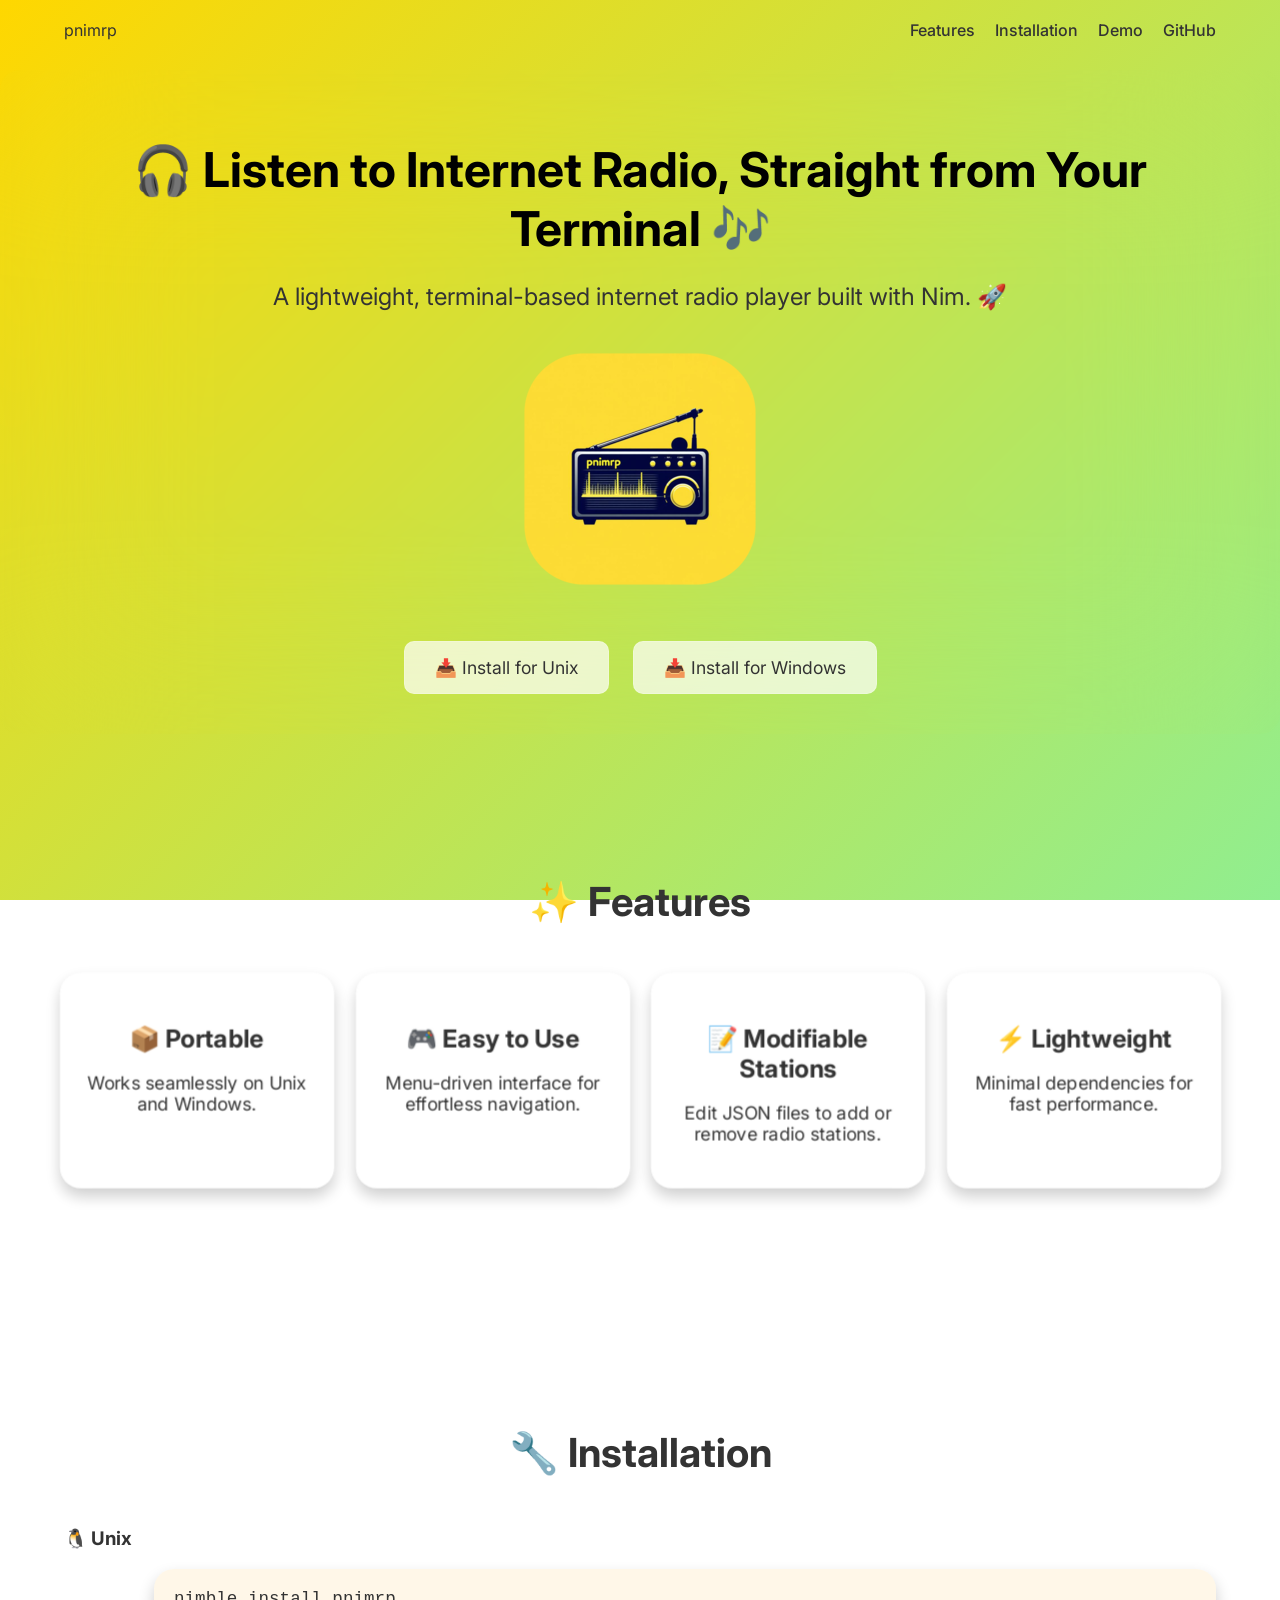
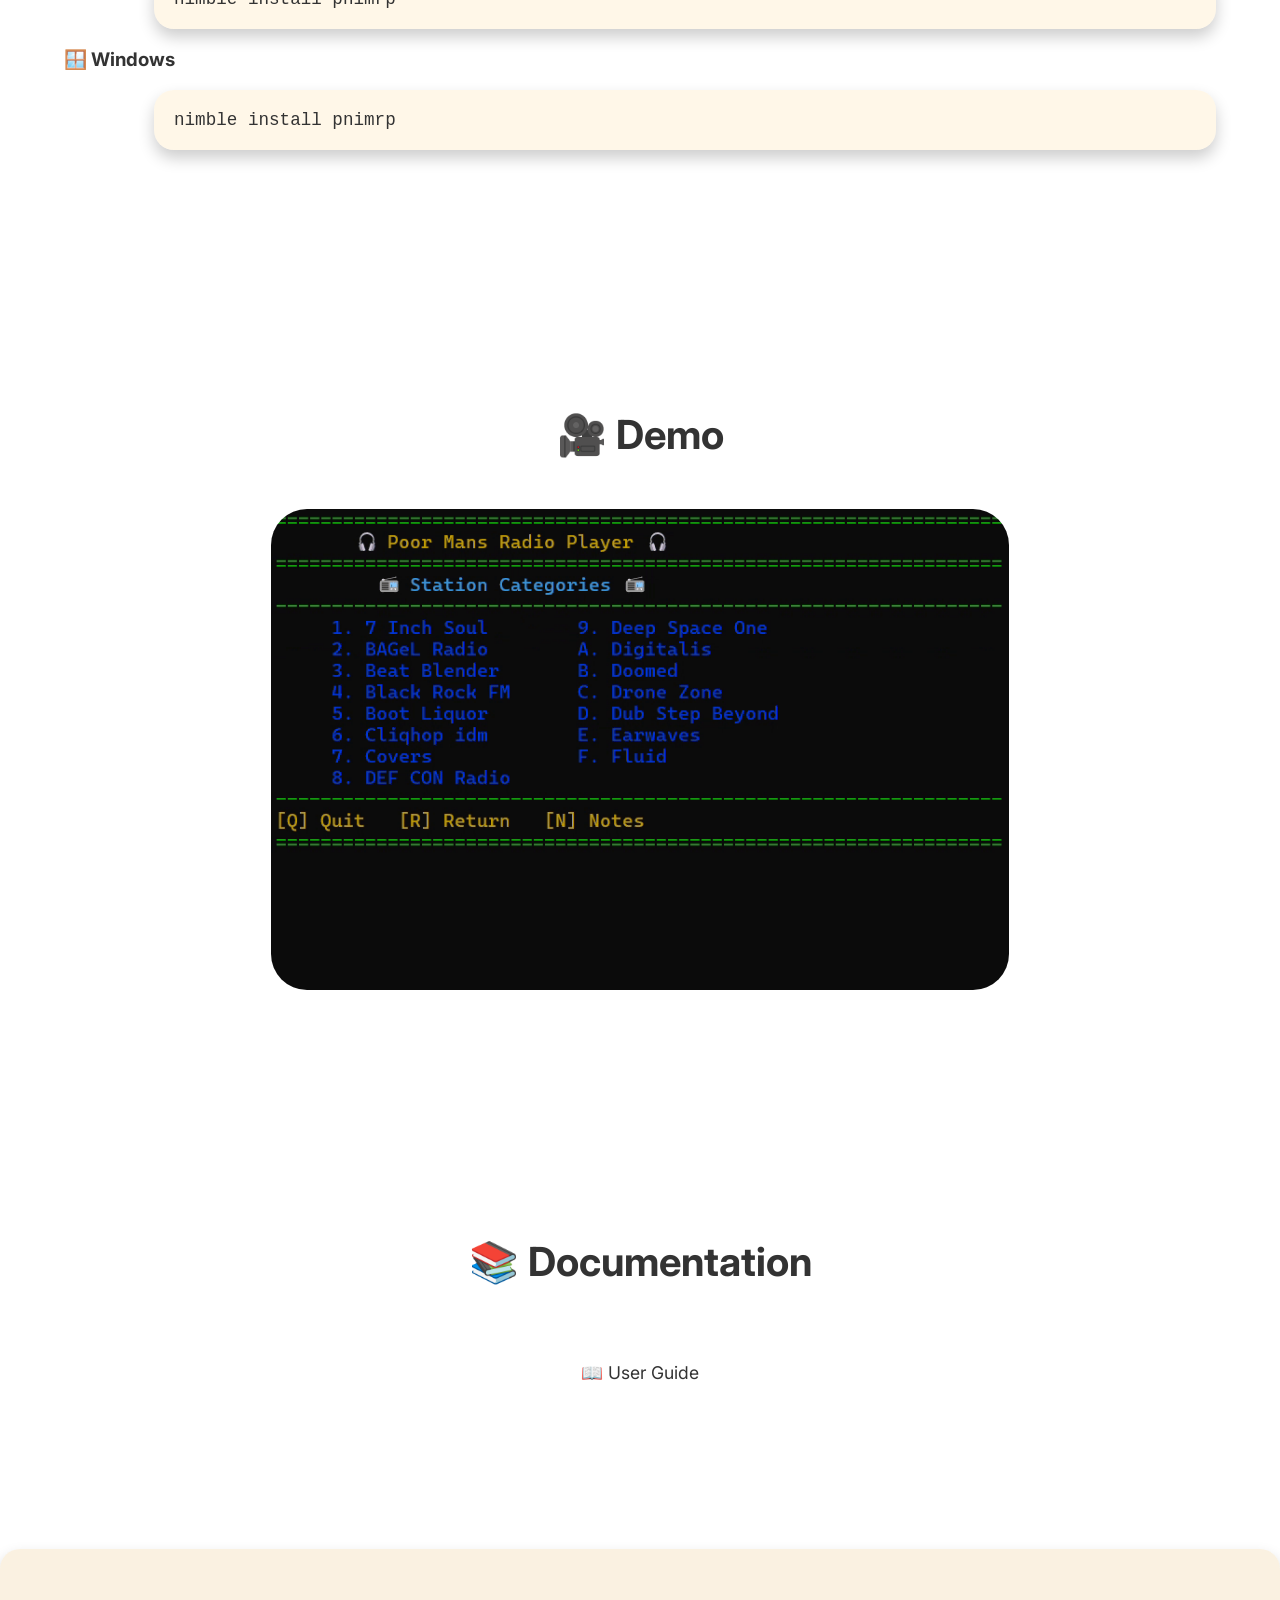
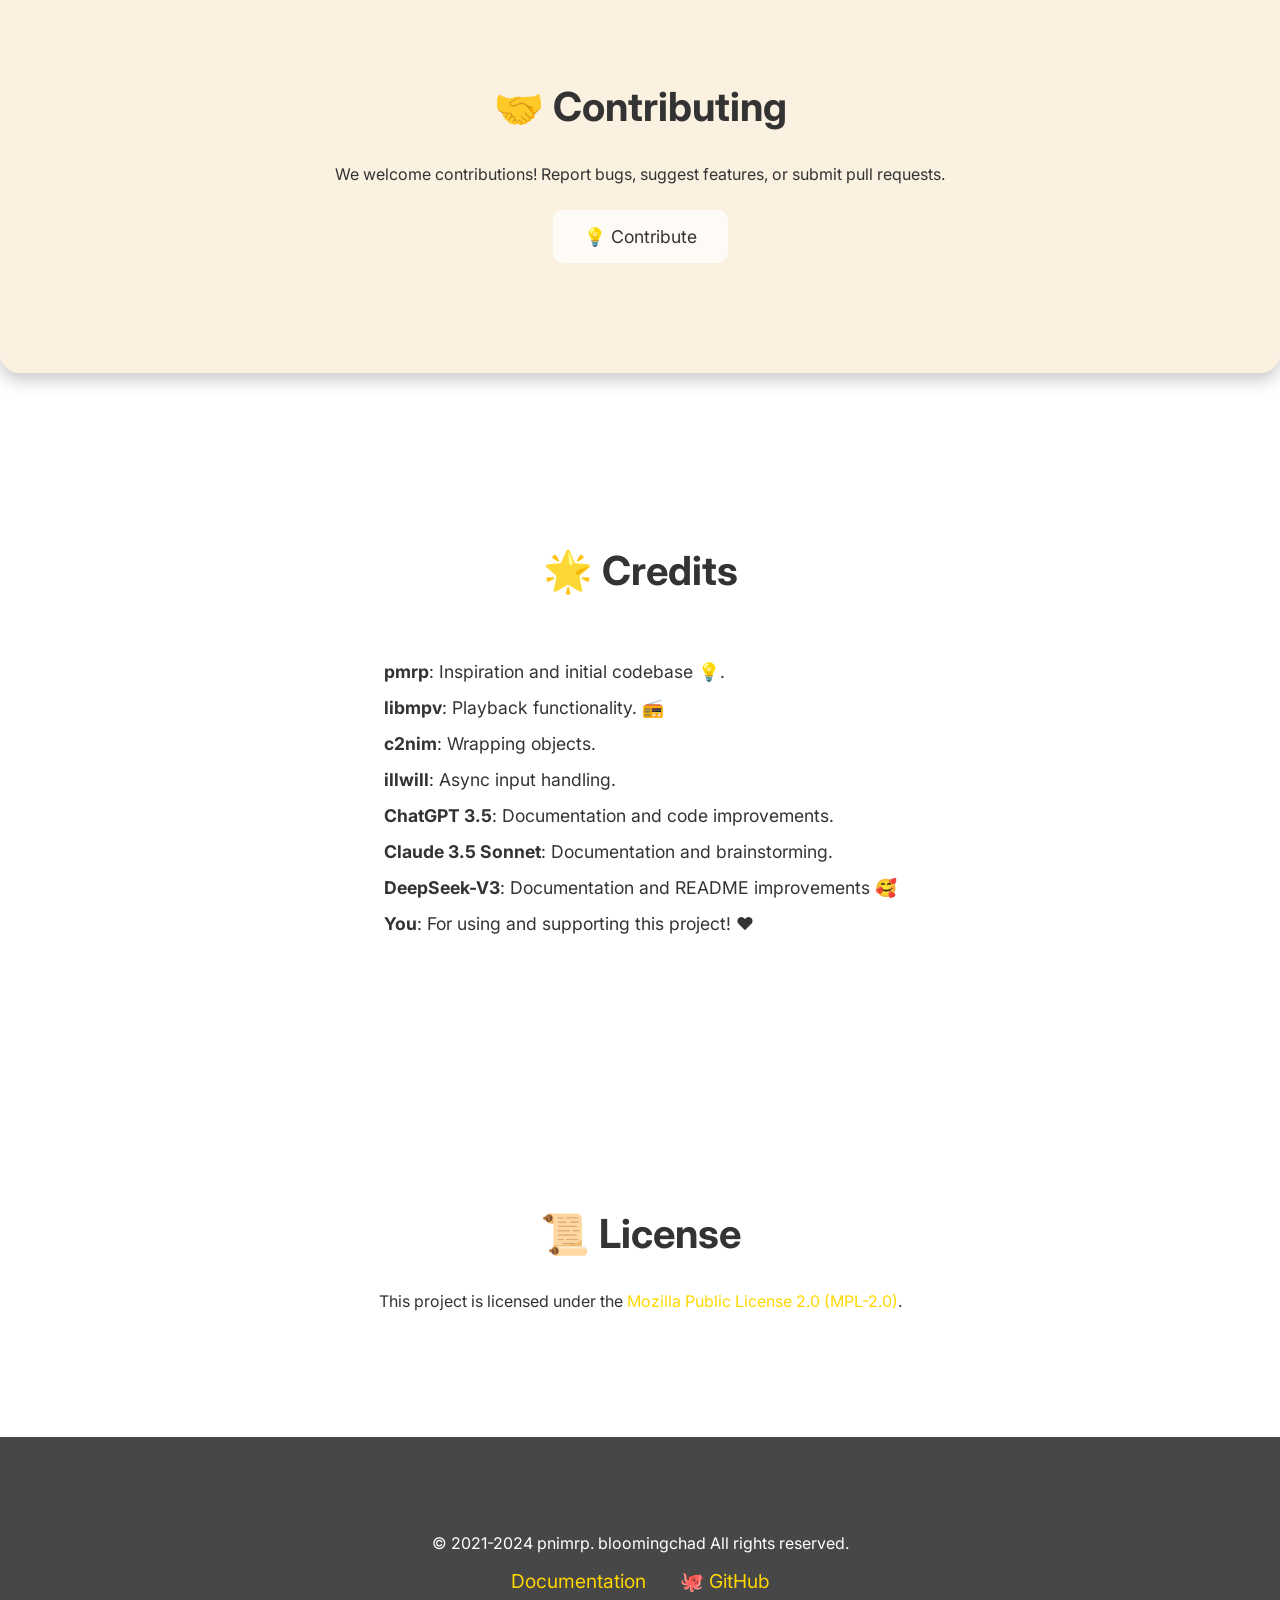
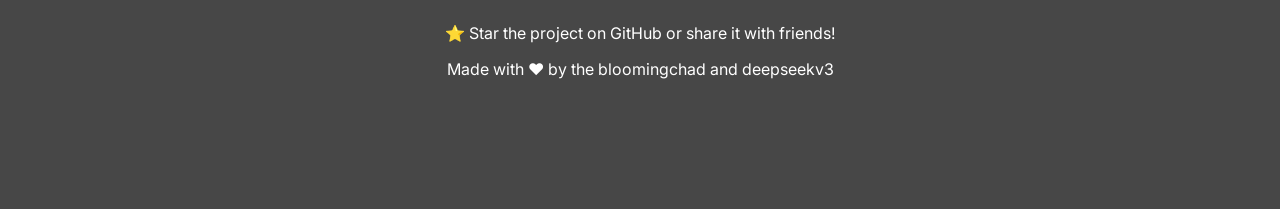
==== index.html @ 0818e8ef "improve web" ====
<!DOCTYPE html>
<html lang="en">
<head>
  <meta charset="UTF-8">
  <meta name="viewport" content="width=device-width, initial-scale=1.0">
  <title>pnimrp - Poor Man's Radio Player in Nim</title>
  <link rel="stylesheet" href="styles.css">
  <link rel="icon" href="ico.png" type="image/png">
  <link href="https://fonts.googleapis.com/css2?family=Inter:wght@400;500;700&display=swap" rel="stylesheet">
</head>
<body>
  <!-- Header Section -->
  <header class="header">
    <div class="container">
      <nav class="navbar">
        <div class="logo">pnimrp</div>
        <div class="nav-links">
          <a href="#features">Features</a>
          <a href="#installation">Installation</a>
          <a href="#demo">Demo</a>
          <a href="https://github.com/bloomingchad/pnimrp" class="cta-button">GitHub</a>
        </div>
      </nav>
    </div>
  </header>

  <!-- Hero Section -->
  <section class="hero">
    <div class="container">
      <div class="hero-content">
        <h1>🎧 Listen to Internet Radio, Straight from Your Terminal 🎶</h1>
        <p>A lightweight, terminal-based internet radio player built with Nim. 🚀</p>
        <div class="icon">
          <img src="ico.ico" alt="pnimrp Icon">
        </div>
        <div class="download-buttons">
          <a href="#installation" class="btn">📥 Install for Unix</a>
          <a href="#installation" class="btn">📥 Install for Windows</a>
        </div>
      </div>
    </div>
  </section>

  <!-- Features Section -->
  <section class="features" id="features">
    <div class="container">
      <h2>✨ Features</h2>
      <div class="feature-grid">
        <div class="feature-card">
          <h3>📦 Portable</h3>
          <p>Works seamlessly on Unix and Windows.</p>
        </div>
        <div class="feature-card">
          <h3>🎮 Easy to Use</h3>
          <p>Menu-driven interface for effortless navigation.</p>
        </div>
        <div class="feature-card">
          <h3>📝 Modifiable Stations</h3>
          <p>Edit JSON files to add or remove radio stations.</p>
        </div>
        <div class="feature-card">
          <h3>⚡ Lightweight</h3>
          <p>Minimal dependencies for fast performance.</p>
        </div>
      </div>
    </div>
  </section>

  <!-- Installation Section -->
  <section class="installation" id="installation">
    <div class="container">
      <h2>🔧 Installation</h2>
      <div class="instructions">
        <h3>🐧 Unix</h3>
        <pre><code>nimble install pnimrp</code></pre>
        <h3>🪟 Windows</h3>
        <pre><code>nimble install pnimrp</code></pre>
      </div>
    </div>
  </section>

  <!-- Demo Section -->
  <section class="demo" id="demo">
    <div class="container">
      <h2>🎥 Demo</h2>
      <div class="video-container">
          <img src="demo.gif" class="video-container" alt="pnimrp in action">
      </div>
    </div>
  </section>

  <!-- Documentation Section -->
  <section class="documentation">
    <div class="container">
      <h2>📚 Documentation</h2>
      <div class="doc-buttons">
        <a href="https://github.com/bloomingchad/pnimrp/tree/main/doc" class="btn">📖 User Guide</a>
      </div>
    </div>
  </section>

  <!-- Contributing Section -->
  <section class="contributing">
    <div class="container">
      <h2>🤝 Contributing</h2>
      <p>We welcome contributions! Report bugs, suggest features, or submit pull requests.</p>
      <a href="#" class="btn">💡 Contribute</a>
    </div>
  </section>

  <!-- Credits Section -->
  <section class="credits">
    <div class="container">
      <h2>🌟 Credits</h2>
      <ul>
        <li><strong>pmrp</strong>: Inspiration and initial codebase 💡.</li>
        <li><strong>libmpv</strong>: Playback functionality. 📻</li>
        <li><strong>c2nim</strong>: Wrapping objects.</li>
        <li><strong>illwill</strong>: Async input handling.</li>
        <li><strong>ChatGPT 3.5</strong>: Documentation and code improvements.</li>
        <li><strong>Claude 3.5 Sonnet</strong>: Documentation and brainstorming.</li>
        <li><strong>DeepSeek-V3</strong>: Documentation and README improvements 🥰</li>
        <li><strong>You</strong>: For using and supporting this project! ❤️</li>
      </ul>
    </div>
  </section>

  <!-- License Section -->
  <section class="license">
    <div class="container">
      <h2>📜 License</h2>
      <p>This project is licensed under the <a href="https://opensource.org/license/mpl-2-0">Mozilla Public License 2.0 (MPL-2.0)</a>.</p>
    </div>
  </section>

  <!-- Footer -->
  <footer>
    <div class="container">
      <p>© 2021-2024 pnimrp. bloomingchad All rights reserved.</p>
      <div class="social-links">
        <a id="particle1" href="https://github.com/bloomingchad/pnimrp/tree/main/doc">Documentation</a>
        <a href="https://github.com/bloomingchad">🐙 GitHub</a>
      </div>
      <p>⭐ Star the project on GitHub or share it with friends!</p>
      <p> Made with ❤️ by the bloomingchad and deepseekv3</p>
      <iframe src="https://ghbtns.com/github-btn.html?user=bloomingchad&repo=pnimrp&type=star&count=true&size=large" frameborder="0" scrolling="0" width="170" height="30" title="GitHub"></iframe>

    </div>
  </footer>
</body>
</html>
---- styles.css ----
/* General Styles */
body {
    font-family: 'Inter', sans-serif;
    margin: 0;
    padding: 0;
    font-size: 1rem;
    color: #333;
    background: linear-gradient(135deg, #FFD700, #90EE90);
    background-attachment: fixed;
}

h1, h2, h3 {
    color: #333;
}

a {
    color: #FFD700;
    text-decoration: none;
}

.navbar {
    display: flex;
    justify-content: space-between;
    align-items: center;
}

.nav-links {
    display: flex;
    gap: 20px; /* Space between links */
}

.nav-links a {
    color: #333;
    text-decoration: none;
    font-weight: 500;
    transition: color 0.3s ease;
}

.nav-links a:hover {
    color: #FFD700; /* Highlight color on hover */
}


a:hover {
    text-decoration: underline;
}

section  {
    padding: 40px 0; /* Reduced from 60px/80px */
    margin: 10px 0; /* Reduced margin */
}

.container {
    width: 90%;
    max-width: 1200px;
    margin: 0 auto;
    padding: 20px 0;
}

/* Hero Section */
.hero {
    padding: 10px 0;
    text-align: center;
    background: linear-gradient(135deg, var(--light-green), var(--yellow));
    backdrop-filter: blur(90px);
    border-radius: 20px;

}

.hero h1 {
    font-size: 3rem;
    margin-bottom: 20px;
    animation: fadeIn 2s ease-in-out;
    color: black
}

.hero p {
    font-size: 1.5rem;
    margin-bottom: 30px;
    animation: fadeIn 2.5s ease-in-out;
}

/* Responsive GIF */
.screenshot img {
    max-width: 100%; /* Make the GIF responsive */
    height: auto; /* Maintain aspect ratio */
    border-radius: 20px;
    box-shadow: 0 8px 16px rgba(0, 0, 0, 0.2);
    display: block; /* Ensure it behaves as a block element */
    margin: 0 auto; /* Center the GIF horizontally */
}

.download-buttons {
    margin-top: 30px;
}

.btn {
    display: inline-block;
    padding: 15px 30px;
    background-color: rgba(255, 255, 255, 0.7);
    color: #333;
    border-radius: 10px;
    margin: 10px;
    transition: all 0.3s ease;
    border: 1px solid rgba(255, 255, 255, 0.2);
    font-size: 1.1rem;
}

.btn:hover {
    background-color: rgba(255, 229, 180, 0.8);
    transform: translateY(-5px);
    box-shadow: 0 8px 16px rgba(0, 0, 0, 0.2);
}

/* Features Section */
.features {
    padding: 80px 0;
}

.features h2 {
    text-align: center;
    margin-bottom: 50px;
    font-size: 2.5rem;
    animation: fadeIn 1.5s ease-in-out;
}

.feature-grid {
    display: grid;
    grid-template-columns: repeat(auto-fit, minmax(250px, 1fr));
    gap: 30px;
}

.feature-card {
    background-color: rgba(255, 255, 255, 0.5);
    backdrop-filter: blur(130px); /* Blur effect */
    padding: 25px;
    scale: 103%;
    border-radius: 20px;
    text-align: center;
    box-shadow: 0 8px 16px rgba(0, 0, 0, 0.2);
    transition: all 0.3s ease;
}

.feature-card:hover {
    transform: translateY(-10px);
    box-shadow: 0 12px 24px rgba(0, 0, 0, 0.3);
}

.feature-card h3 {
    font-size: 1.5rem;
    margin-bottom: 15px;
}

.feature-card p {
    font-size: 1.1rem;
}

/* Installation Section */
/* Installation Section */
.installation {
    padding: 80px 0;
}

.installation h2 {
    text-align: center;
    margin-bottom: 50px;
    font-size: 2.5rem;
    animation: fadeIn 1.5s ease-in-out;
}

.instructions pre {
    background-color: rgba(255, 229, 180, 0.3);
    padding: 20px;
    border-radius: 20px;
    overflow-x: auto;
    box-shadow: 0 8px 16px rgba(0, 0, 0, 0.2);
    font-size: 1.1rem;
    margin-left: 10vh; /* Offset to the right */
    max-width: calc(100% - 40px); /* Prevent overflow */
}

/* Optional: Add a subtle arrow or indicator to emphasize the offset */
.instructions pre::before {
    content: '→';
    position: absolute;
    left: -30px;
    top: 50%;
    transform: translateY(-50%);
    font-size: 1.5rem;
    color: #333;
}

/* Demo Section */
.demo {
    padding: 80px 0;
}

.demo h2 {
    text-align: center;
    margin-bottom: 50px;
    font-size: 2.5rem;
    animation: fadeIn 1.5s ease-in-out;
}

.video-container {
    text-align: center;
    width: 100%;
    max-width: 80%;
    border-radius: 36px;
    overflow: hidden;
    margin: auto;
}

video {
    max-width: 100%;
    border-radius: 20px;
    box-shadow: 0 8px 16px rgba(0, 0, 0, 0.2);
}

/* Documentation Section */
.documentation {
    padding: 80px 0;
}

.documentation h2 {
    text-align: center;
    margin-bottom: 50px;
    font-size: 2.5rem;
    animation: fadeIn 1.5s ease-in-out;
}

.doc-buttons {
    text-align: center;
}

/* Contributing Section */
.contributing {
    background-color: rgba(245, 228, 195, 0.5);
    padding: 80px 0;
    text-align: center;
    border-radius: 20px;
    margin: 40px 0;
    box-shadow: 0 8px 16px rgba(0, 0, 0, 0.2);
}

.contributing h2 {
    font-size: 2.5rem;
    animation: fadeIn 1.5s ease-in-out;
}

/* Credits Section */
.credits {
    padding: 80px 0;
}

.credits h2 {
    text-align: center;
    margin-bottom: 50px;
    font-size: 2.5rem;
    animation: fadeIn 1.5s ease-in-out;
}

.credits ul {
    list-style: none;
    padding: 0;
}

.credits li {
    margin-bottom: 15px;
    font-size: 1.1rem;
}

/* License Section */
.license {
    padding: 80px 0;
    text-align: center;
}

.license h2 {
    font-size: 2.5rem;
    animation: fadeIn 1.5s ease-in-out;
}

/* Footer */
footer {
    background-color: rgba(51, 51, 51, 0.9);
    color: #FFF;
    padding: 60px 0;
    text-align: center;
}

footer a {
    color: #FFD700;
}

.social-links {
    margin-bottom: 30px;
}

.social-links a {
    margin: 0 15px;
    font-size: 1.2rem;
}

/* Animations */
@keyframes fadeIn {
    from {
        opacity: 0;
    }
    to {
        opacity: 1;
    }
}

@keyframes float {
    0%, 100% {
        transform: translateY(0);
    }
    50% {
        transform: translateY(-20px);
    }
}
/* Credits Section */
.credits {
    padding: 80px 0;
    text-align: center; /* Center the text */
}

.credits h2 {
    text-align: center;
    margin-bottom: 50px;
    font-size: 2.5rem;
    animation: fadeIn 1.5s ease-in-out;
}

.credits ul {
    list-style: none;
    padding: 0;
    display: inline-block; /* Center the list */
    text-align: left; /* Align list items to the left within the centered container */
}

.credits li {
    margin-bottom: 15px;
    font-size: 1.1rem;
}
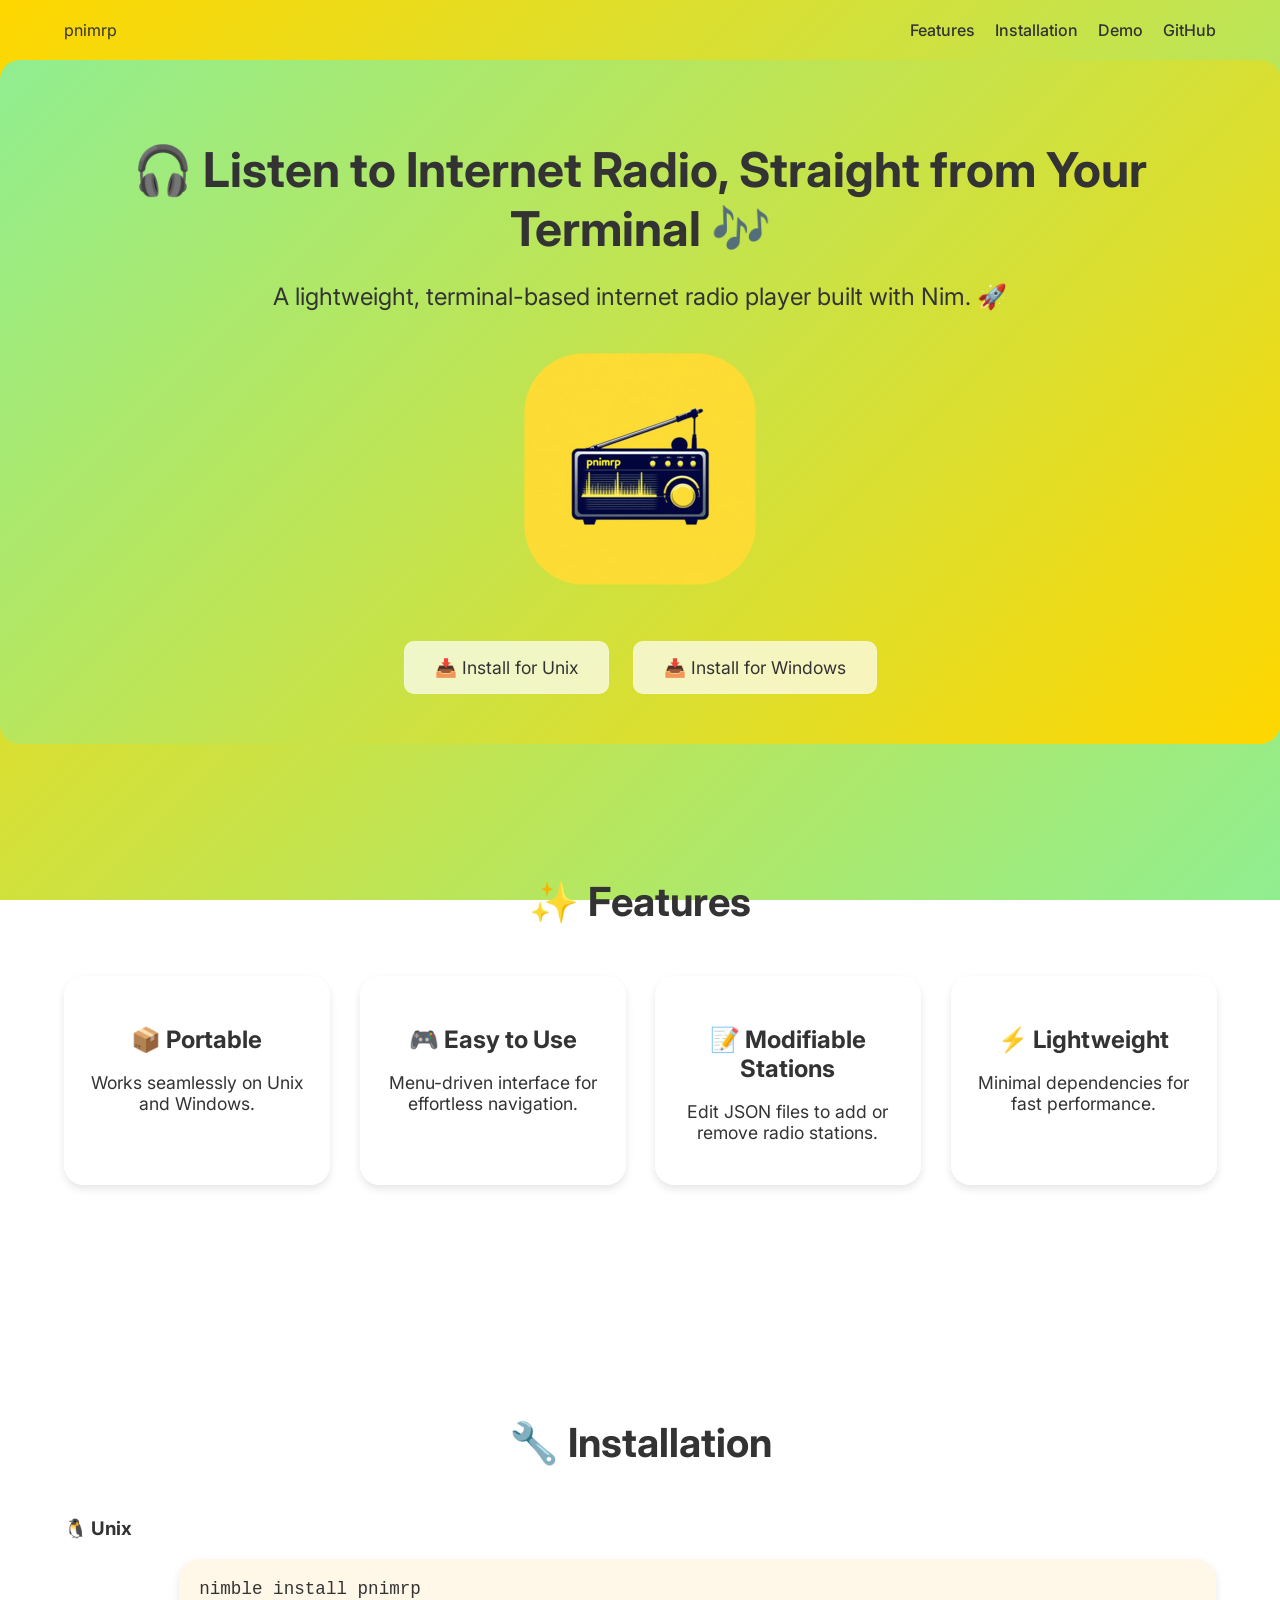
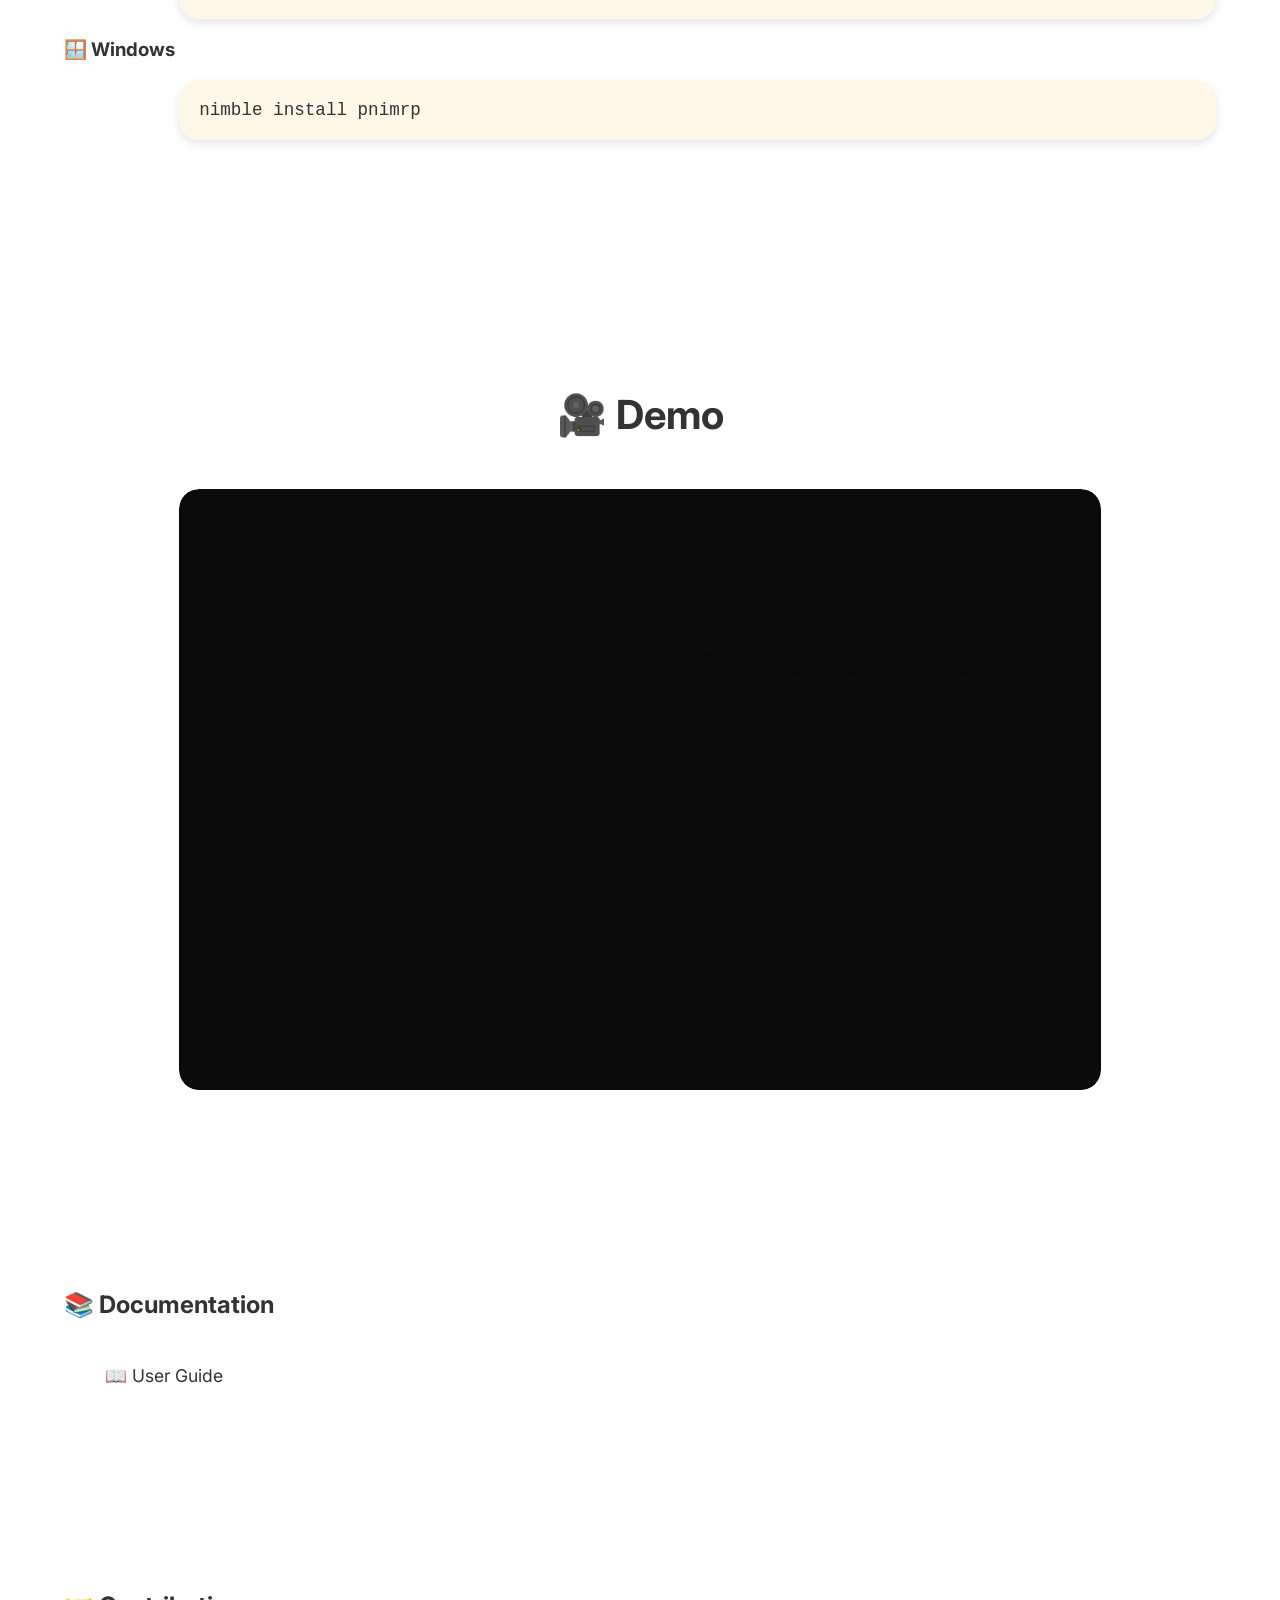
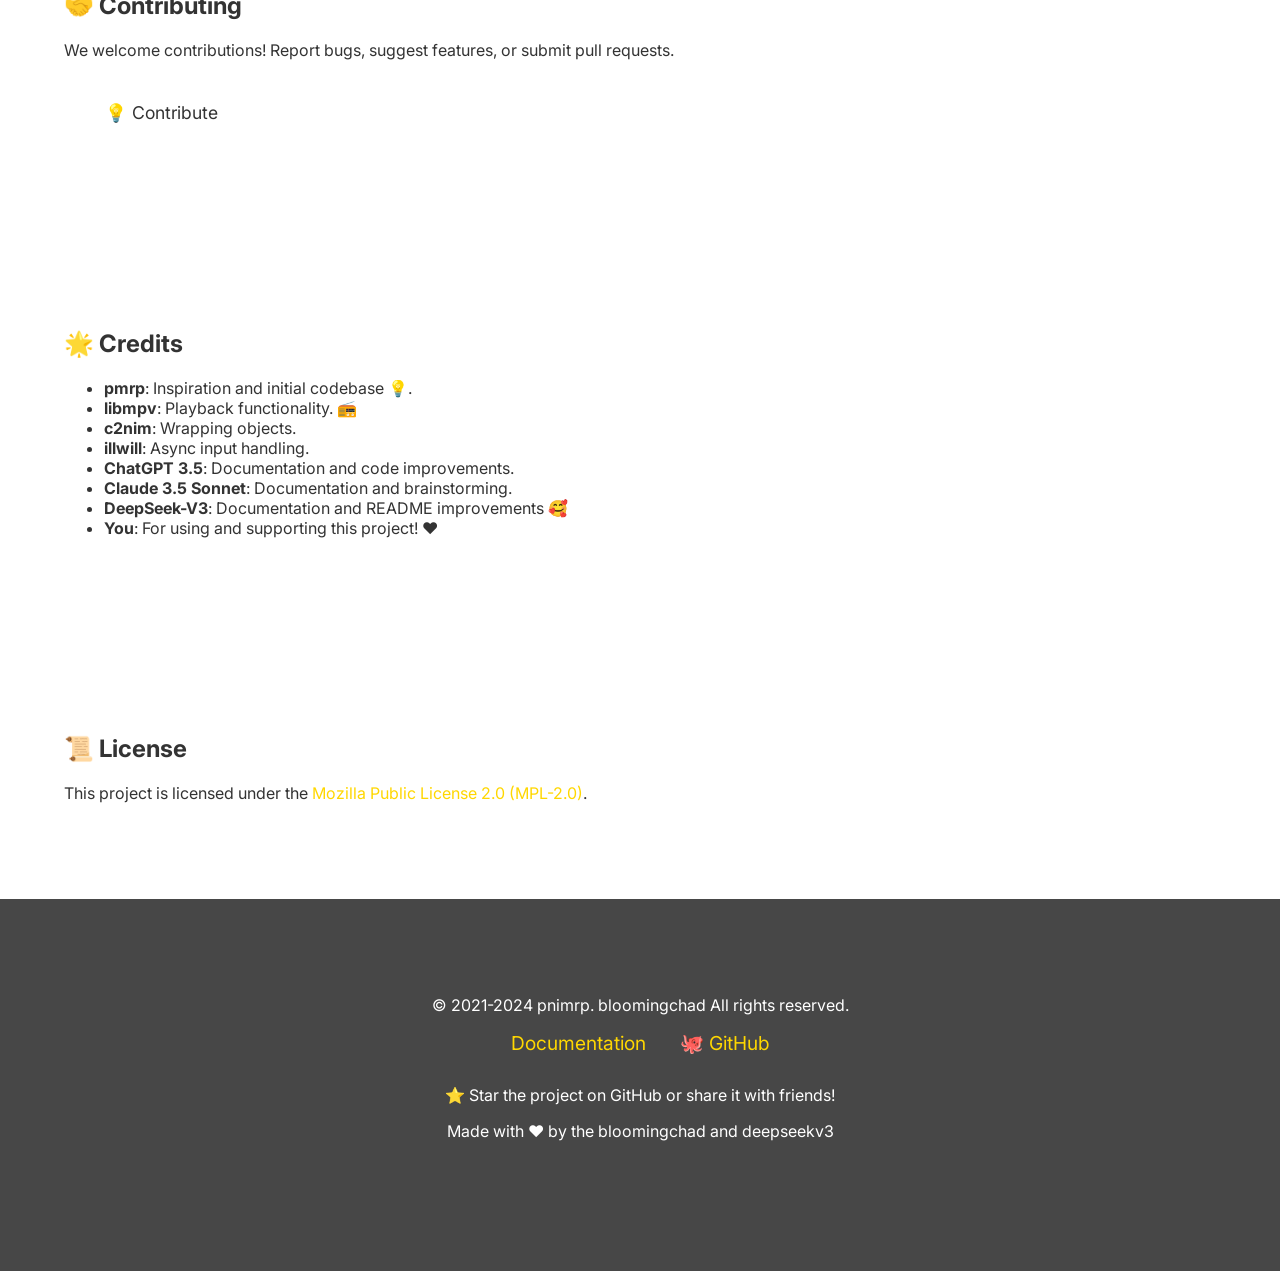
==== commit 1d9b4fb7: "optimize HTML/CSS for performance, accessibility - Added lazy loading for images and iframes to impr" ====
--- a/index.html
+++ b/index.html
@@ -7,18 +7,21 @@
   <link rel="stylesheet" href="styles.css">
   <link rel="icon" href="ico.png" type="image/png">
   <link href="https://fonts.googleapis.com/css2?family=Inter:wght@400;500;700&display=swap" rel="stylesheet">
+  <meta name="description" content="A lightweight, terminal-based internet radio player built with Nim.">
+  <meta name="keywords" content="pnimrp, radio player, Nim, terminal, internet radio">
+  <meta name="author" content="bloomingchad">
 </head>
 <body>
   <!-- Header Section -->
   <header class="header">
     <div class="container">
-      <nav class="navbar">
+      <nav class="navbar" aria-label="Main navigation">
         <div class="logo">pnimrp</div>
         <div class="nav-links">
           <a href="#features">Features</a>
           <a href="#installation">Installation</a>
           <a href="#demo">Demo</a>
-          <a href="https://github.com/bloomingchad/pnimrp" class="cta-button">GitHub</a>
+          <a href="https://github.com/bloomingchad/pnimrp" class="cta-button" target="_blank" rel="noopener noreferrer">GitHub</a>
         </div>
       </nav>
     </div>
@@ -31,7 +34,7 @@
         <h1>🎧 Listen to Internet Radio, Straight from Your Terminal 🎶</h1>
         <p>A lightweight, terminal-based internet radio player built with Nim. 🚀</p>
         <div class="icon">
-          <img src="ico.ico" alt="pnimrp Icon">
+          <img src="ico.ico" alt="pnimrp Icon" loading="lazy">
         </div>
         <div class="download-buttons">
           <a href="#installation" class="btn">📥 Install for Unix</a>
@@ -84,7 +87,7 @@
     <div class="container">
       <h2>🎥 Demo</h2>
       <div class="video-container">
-          <img src="demo.gif" class="video-container" alt="pnimrp in action">
+        <img src="demo.gif" alt="pnimrp in action" loading="lazy" class="rounded-gif">
       </div>
     </div>
   </section>
@@ -94,7 +97,7 @@
     <div class="container">
       <h2>📚 Documentation</h2>
       <div class="doc-buttons">
-        <a href="https://github.com/bloomingchad/pnimrp/tree/main/doc" class="btn">📖 User Guide</a>
+        <a href="https://github.com/bloomingchad/pnimrp/tree/main/doc" class="btn" target="_blank" rel="noopener noreferrer">📖 User Guide</a>
       </div>
     </div>
   </section>
@@ -104,7 +107,7 @@
     <div class="container">
       <h2>🤝 Contributing</h2>
       <p>We welcome contributions! Report bugs, suggest features, or submit pull requests.</p>
-      <a href="#" class="btn">💡 Contribute</a>
+      <a href="https://github.com/bloomingchad/pnimrp" class="btn" target="_blank" rel="noopener noreferrer">💡 Contribute</a>
     </div>
   </section>
 
@@ -129,7 +132,7 @@
   <section class="license">
     <div class="container">
       <h2>📜 License</h2>
-      <p>This project is licensed under the <a href="https://opensource.org/license/mpl-2-0">Mozilla Public License 2.0 (MPL-2.0)</a>.</p>
+      <p>This project is licensed under the <a href="https://opensource.org/license/mpl-2-0" target="_blank" rel="noopener noreferrer">Mozilla Public License 2.0 (MPL-2.0)</a>.</p>
     </div>
   </section>
 
@@ -138,13 +141,12 @@
     <div class="container">
       <p>© 2021-2024 pnimrp. bloomingchad All rights reserved.</p>
       <div class="social-links">
-        <a id="particle1" href="https://github.com/bloomingchad/pnimrp/tree/main/doc">Documentation</a>
-        <a href="https://github.com/bloomingchad">🐙 GitHub</a>
+        <a href="https://github.com/bloomingchad/pnimrp/tree/main/doc" target="_blank" rel="noopener noreferrer">Documentation</a>
+        <a href="https://github.com/bloomingchad" target="_blank" rel="noopener noreferrer">🐙 GitHub</a>
       </div>
       <p>⭐ Star the project on GitHub or share it with friends!</p>
-      <p> Made with ❤️ by the bloomingchad and deepseekv3</p>
-      <iframe src="https://ghbtns.com/github-btn.html?user=bloomingchad&repo=pnimrp&type=star&count=true&size=large" frameborder="0" scrolling="0" width="170" height="30" title="GitHub"></iframe>
-
+      <p>Made with ❤️ by the bloomingchad and deepseekv3</p>
+      <iframe src="https://ghbtns.com/github-btn.html?user=bloomingchad&repo=pnimrp&type=star&count=true&size=large" frameborder="0" scrolling="0" width="170" height="30" title="GitHub" loading="lazy"></iframe>
     </div>
   </footer>
 </body>
--- a/styles.css
+++ b/styles.css
@@ -1,21 +1,33 @@
 /* General Styles */
+:root {
+    --primary-color: #FFD700;
+    --secondary-color: #90EE90;
+    --text-color: #333;
+    --white: #FFF;
+    --shadow: 0 4px 8px rgba(0, 0, 0, 0.1);
+}
+
 body {
     font-family: 'Inter', sans-serif;
     margin: 0;
     padding: 0;
     font-size: 1rem;
-    color: #333;
-    background: linear-gradient(135deg, #FFD700, #90EE90);
+    color: var(--text-color);
+    background: linear-gradient(135deg, var(--primary-color), var(--secondary-color));
     background-attachment: fixed;
 }
 
 h1, h2, h3 {
-    color: #333;
+    color: var(--text-color);
 }
 
 a {
-    color: #FFD700;
+    color: var(--primary-color);
     text-decoration: none;
+}
+
+a:hover {
+    text-decoration: underline;
 }
 
 .navbar {
@@ -26,28 +38,21 @@
 
 .nav-links {
     display: flex;
-    gap: 20px; /* Space between links */
+    gap: 20px;
 }
 
 .nav-links a {
-    color: #333;
-    text-decoration: none;
+    color: var(--text-color);
     font-weight: 500;
     transition: color 0.3s ease;
 }
 
 .nav-links a:hover {
-    color: #FFD700; /* Highlight color on hover */
-}
-
-
-a:hover {
-    text-decoration: underline;
-}
-
-section  {
-    padding: 40px 0; /* Reduced from 60px/80px */
-    margin: 10px 0; /* Reduced margin */
+    color: var(--primary-color);
+}
+
+section {
+    padding: 60px 0; /* Slightly increased for spacing */
 }
 
 .container {
@@ -59,19 +64,17 @@
 
 /* Hero Section */
 .hero {
-    padding: 10px 0;
-    text-align: center;
-    background: linear-gradient(135deg, var(--light-green), var(--yellow));
-    backdrop-filter: blur(90px);
-    border-radius: 20px;
-
+    padding: 20px 0;
+    text-align: center;
+    background: linear-gradient(135deg, var(--secondary-color), var(--primary-color));
+    border-radius: 20px;
+    backdrop-filter: blur(10px); /* Minimal blur */
 }
 
 .hero h1 {
     font-size: 3rem;
     margin-bottom: 20px;
     animation: fadeIn 2s ease-in-out;
-    color: black
 }
 
 .hero p {
@@ -80,14 +83,13 @@
     animation: fadeIn 2.5s ease-in-out;
 }
 
-/* Responsive GIF */
 .screenshot img {
-    max-width: 100%; /* Make the GIF responsive */
-    height: auto; /* Maintain aspect ratio */
-    border-radius: 20px;
-    box-shadow: 0 8px 16px rgba(0, 0, 0, 0.2);
-    display: block; /* Ensure it behaves as a block element */
-    margin: 0 auto; /* Center the GIF horizontally */
+    max-width: 100%;
+    height: auto;
+    border-radius: 20px;
+    box-shadow: var(--shadow);
+    display: block;
+    margin: 0 auto;
 }
 
 .download-buttons {
@@ -98,7 +100,7 @@
     display: inline-block;
     padding: 15px 30px;
     background-color: rgba(255, 255, 255, 0.7);
-    color: #333;
+    color: var(--text-color);
     border-radius: 10px;
     margin: 10px;
     transition: all 0.3s ease;
@@ -109,7 +111,7 @@
 .btn:hover {
     background-color: rgba(255, 229, 180, 0.8);
     transform: translateY(-5px);
-    box-shadow: 0 8px 16px rgba(0, 0, 0, 0.2);
+    box-shadow: var(--shadow);
 }
 
 /* Features Section */
@@ -132,18 +134,18 @@
 
 .feature-card {
     background-color: rgba(255, 255, 255, 0.5);
-    backdrop-filter: blur(130px); /* Blur effect */
+    backdrop-filter: blur(10px); /* Minimal blur */
     padding: 25px;
-    scale: 103%;
-    border-radius: 20px;
-    text-align: center;
+    border-radius: 20px;
+    text-align: center;
+    box-shadow: var(--shadow);
+    transition: transform 0.3s ease, box-shadow 0.3s ease;
+    will-change: transform; /* Optimize for GPU */
+}
+
+.feature-card:hover {
+    transform: translateY(-5px); /* Subtle hover effect */
     box-shadow: 0 8px 16px rgba(0, 0, 0, 0.2);
-    transition: all 0.3s ease;
-}
-
-.feature-card:hover {
-    transform: translateY(-10px);
-    box-shadow: 0 12px 24px rgba(0, 0, 0, 0.3);
 }
 
 .feature-card h3 {
@@ -156,7 +158,6 @@
 }
 
 /* Installation Section */
-/* Installation Section */
 .installation {
     padding: 80px 0;
 }
@@ -173,21 +174,10 @@
     padding: 20px;
     border-radius: 20px;
     overflow-x: auto;
-    box-shadow: 0 8px 16px rgba(0, 0, 0, 0.2);
+    box-shadow: var(--shadow);
     font-size: 1.1rem;
-    margin-left: 10vh; /* Offset to the right */
-    max-width: calc(100% - 40px); /* Prevent overflow */
-}
-
-/* Optional: Add a subtle arrow or indicator to emphasize the offset */
-.instructions pre::before {
-    content: '→';
-    position: absolute;
-    left: -30px;
-    top: 50%;
-    transform: translateY(-50%);
-    font-size: 1.5rem;
-    color: #333;
+    margin-left: 10%; /* Relative margin */
+    max-width: calc(100% - 40px);
 }
 
 /* Demo Section */
@@ -206,7 +196,7 @@
     text-align: center;
     width: 100%;
     max-width: 80%;
-    border-radius: 36px;
+    border-radius: 20px;
     overflow: hidden;
     margin: auto;
 }
@@ -214,83 +204,28 @@
 video {
     max-width: 100%;
     border-radius: 20px;
-    box-shadow: 0 8px 16px rgba(0, 0, 0, 0.2);
-}
-
-/* Documentation Section */
-.documentation {
-    padding: 80px 0;
-}
-
-.documentation h2 {
-    text-align: center;
-    margin-bottom: 50px;
-    font-size: 2.5rem;
-    animation: fadeIn 1.5s ease-in-out;
-}
-
-.doc-buttons {
-    text-align: center;
-}
-
-/* Contributing Section */
-.contributing {
-    background-color: rgba(245, 228, 195, 0.5);
-    padding: 80px 0;
-    text-align: center;
-    border-radius: 20px;
-    margin: 40px 0;
-    box-shadow: 0 8px 16px rgba(0, 0, 0, 0.2);
-}
-
-.contributing h2 {
-    font-size: 2.5rem;
-    animation: fadeIn 1.5s ease-in-out;
-}
-
-/* Credits Section */
-.credits {
-    padding: 80px 0;
-}
-
-.credits h2 {
-    text-align: center;
-    margin-bottom: 50px;
-    font-size: 2.5rem;
-    animation: fadeIn 1.5s ease-in-out;
-}
-
-.credits ul {
-    list-style: none;
-    padding: 0;
-}
-
-.credits li {
-    margin-bottom: 15px;
-    font-size: 1.1rem;
-}
-
-/* License Section */
-.license {
-    padding: 80px 0;
-    text-align: center;
-}
-
-.license h2 {
-    font-size: 2.5rem;
-    animation: fadeIn 1.5s ease-in-out;
+    box-shadow: var(--shadow);
 }
 
 /* Footer */
 footer {
     background-color: rgba(51, 51, 51, 0.9);
-    color: #FFF;
+    color: var(--white);
     padding: 60px 0;
     text-align: center;
 }
 
 footer a {
-    color: #FFD700;
+    color: var(--primary-color);
+}
+/* Rounded GIF */
+.rounded-gif {
+    border-radius: 20px; /* Adjust the radius as needed */
+    width: 100%; /* Ensure the GIF is responsive */
+    height: auto; /* Maintain aspect ratio */
+    display: block; /* Ensure it behaves as a block element */
+    margin: 0 auto; /* Center the GIF horizontally */
+    box-shadow: 0 4px 8px rgba(0, 0, 0, 0.1); /* Optional: Add a subtle shadow */
 }
 
 .social-links {
@@ -306,41 +241,10 @@
 @keyframes fadeIn {
     from {
         opacity: 0;
+        transform: translateY(20px);
     }
     to {
         opacity: 1;
-    }
-}
-
-@keyframes float {
-    0%, 100% {
         transform: translateY(0);
     }
-    50% {
-        transform: translateY(-20px);
-    }
-}
-/* Credits Section */
-.credits {
-    padding: 80px 0;
-    text-align: center; /* Center the text */
-}
-
-.credits h2 {
-    text-align: center;
-    margin-bottom: 50px;
-    font-size: 2.5rem;
-    animation: fadeIn 1.5s ease-in-out;
-}
-
-.credits ul {
-    list-style: none;
-    padding: 0;
-    display: inline-block; /* Center the list */
-    text-align: left; /* Align list items to the left within the centered container */
-}
-
-.credits li {
-    margin-bottom: 15px;
-    font-size: 1.1rem;
-}
+}
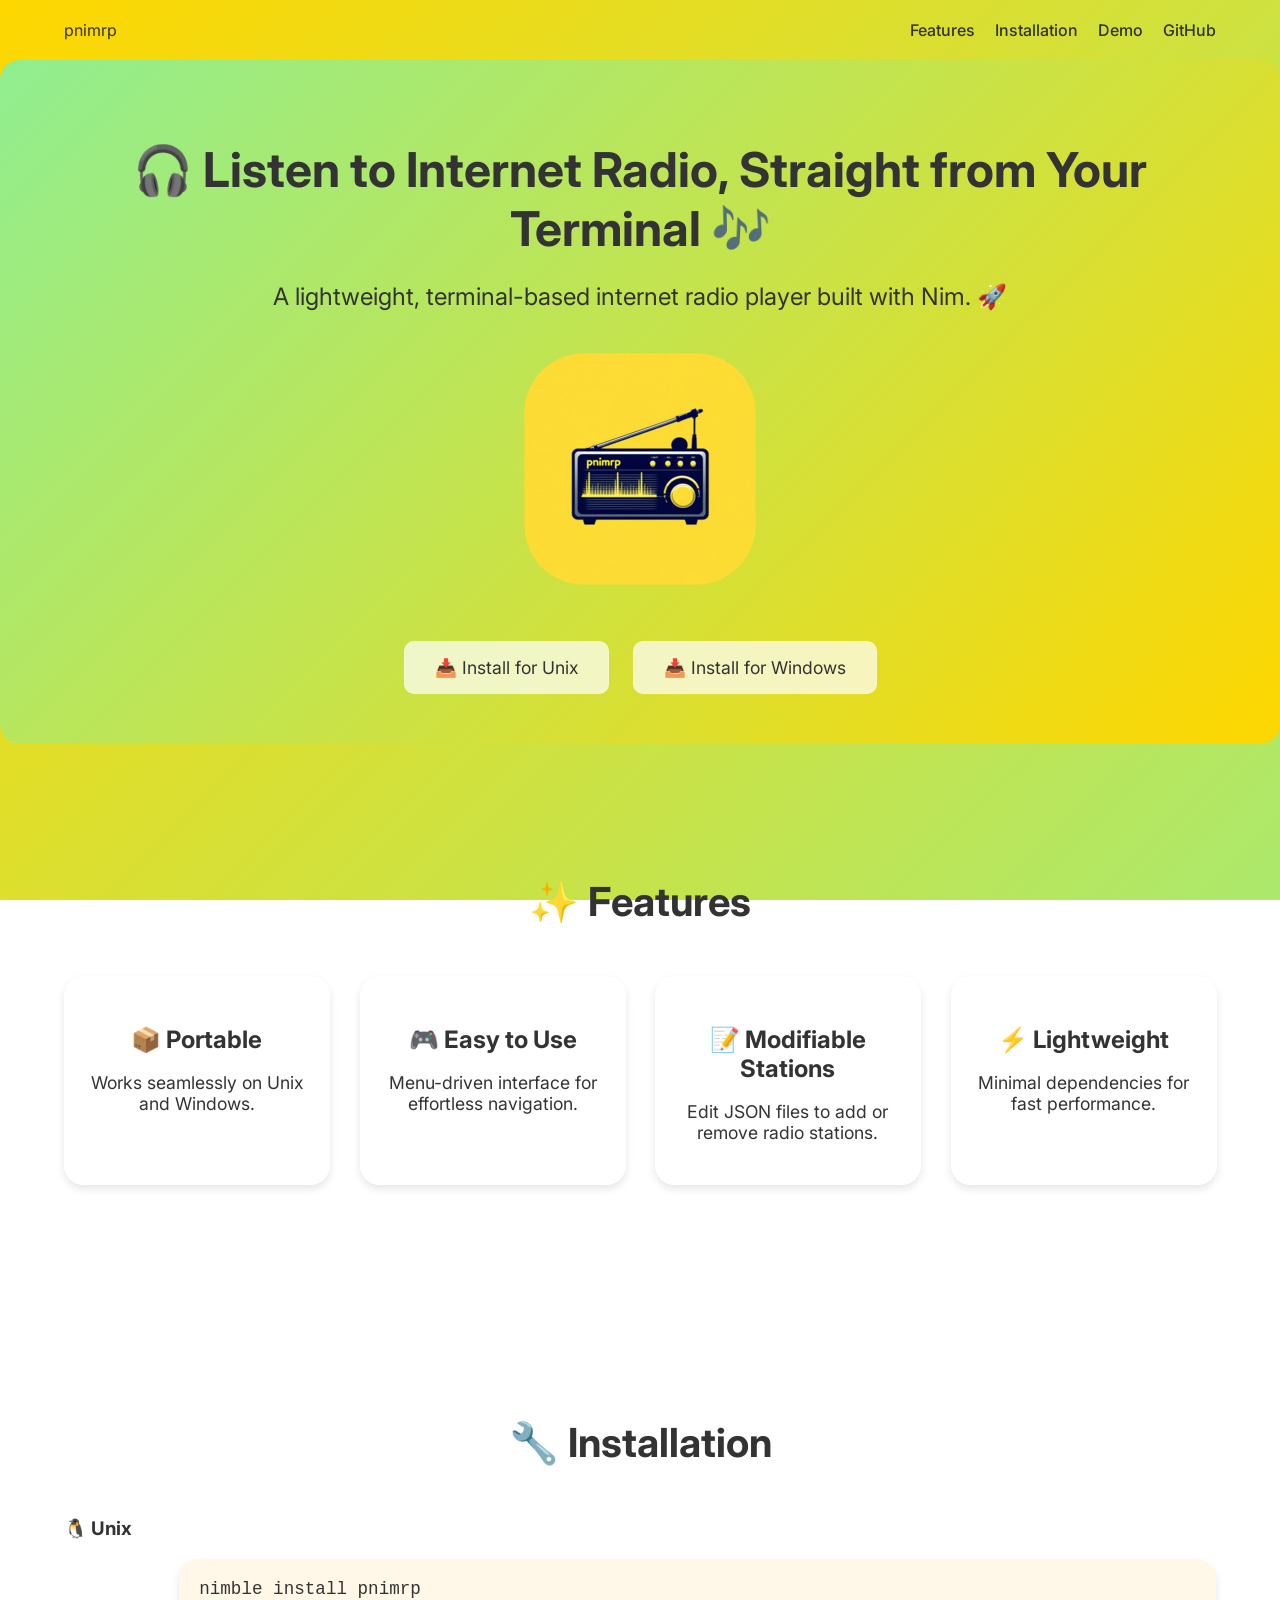
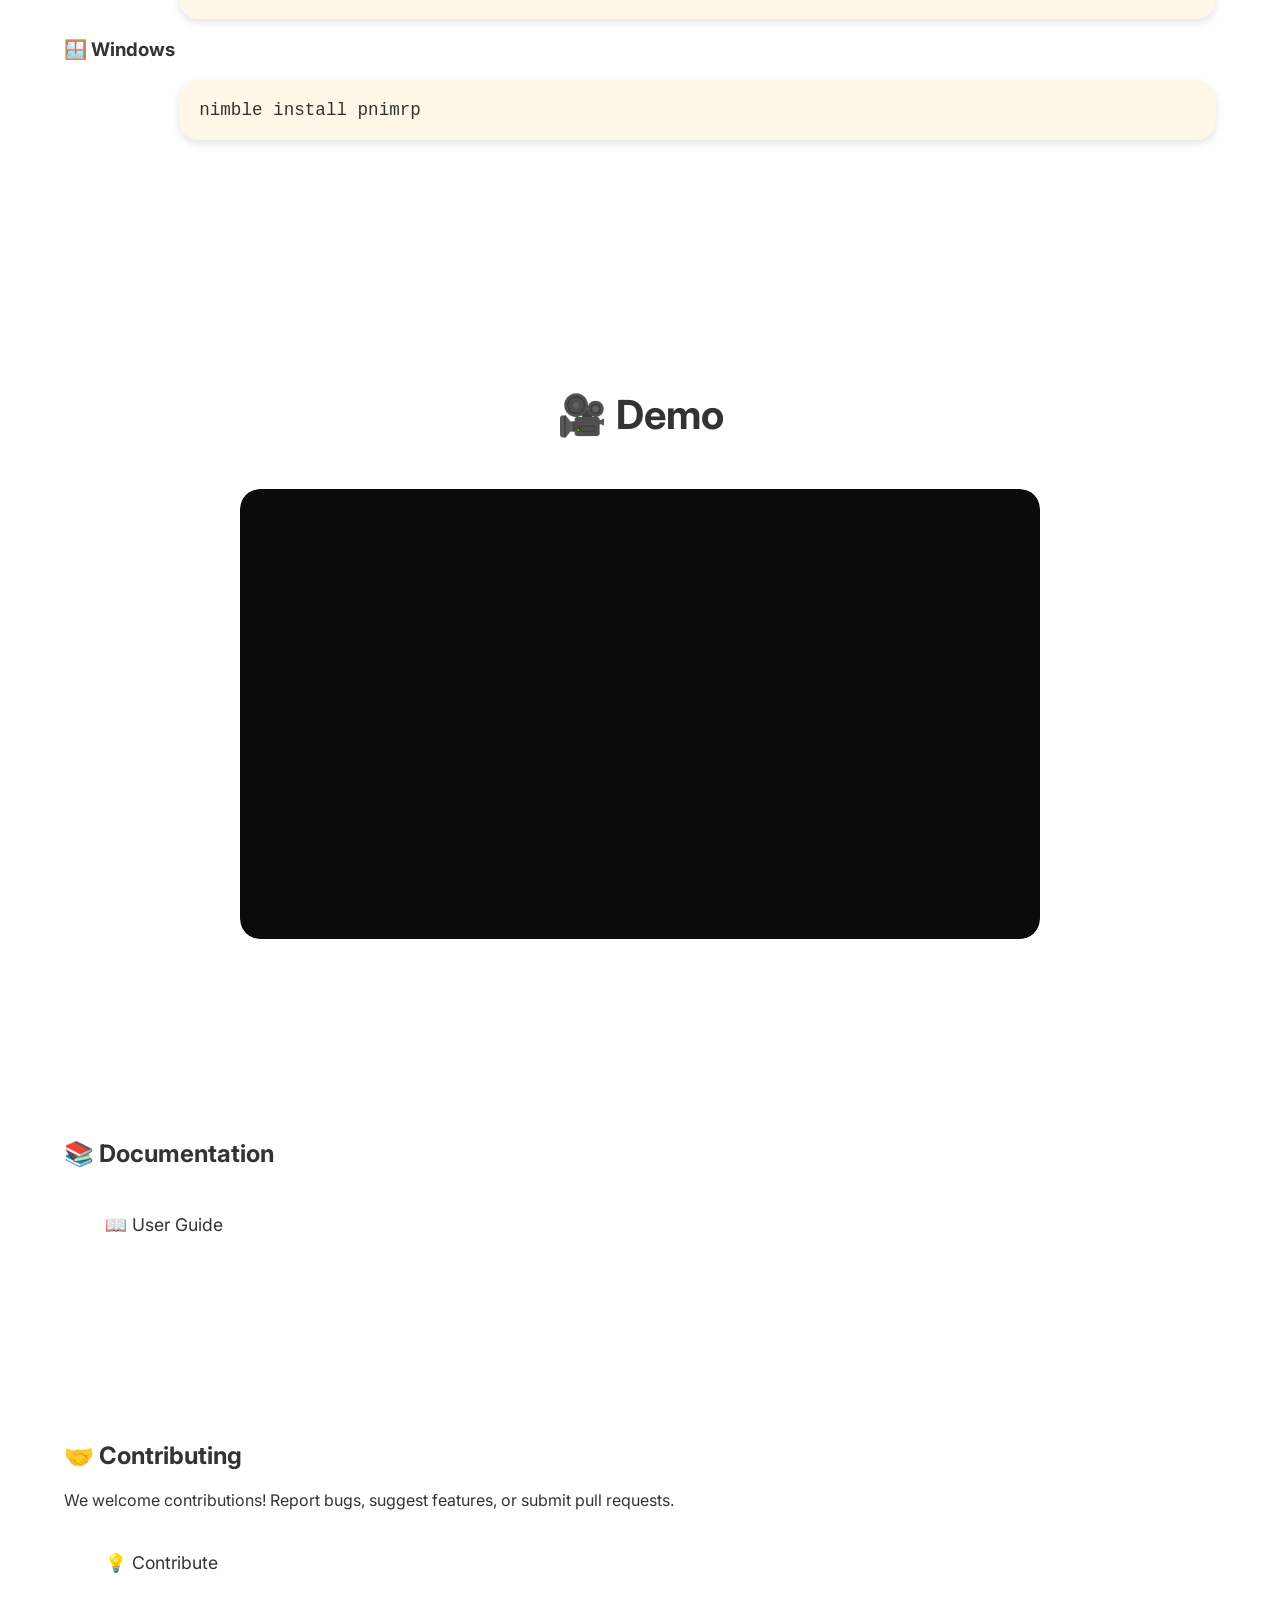
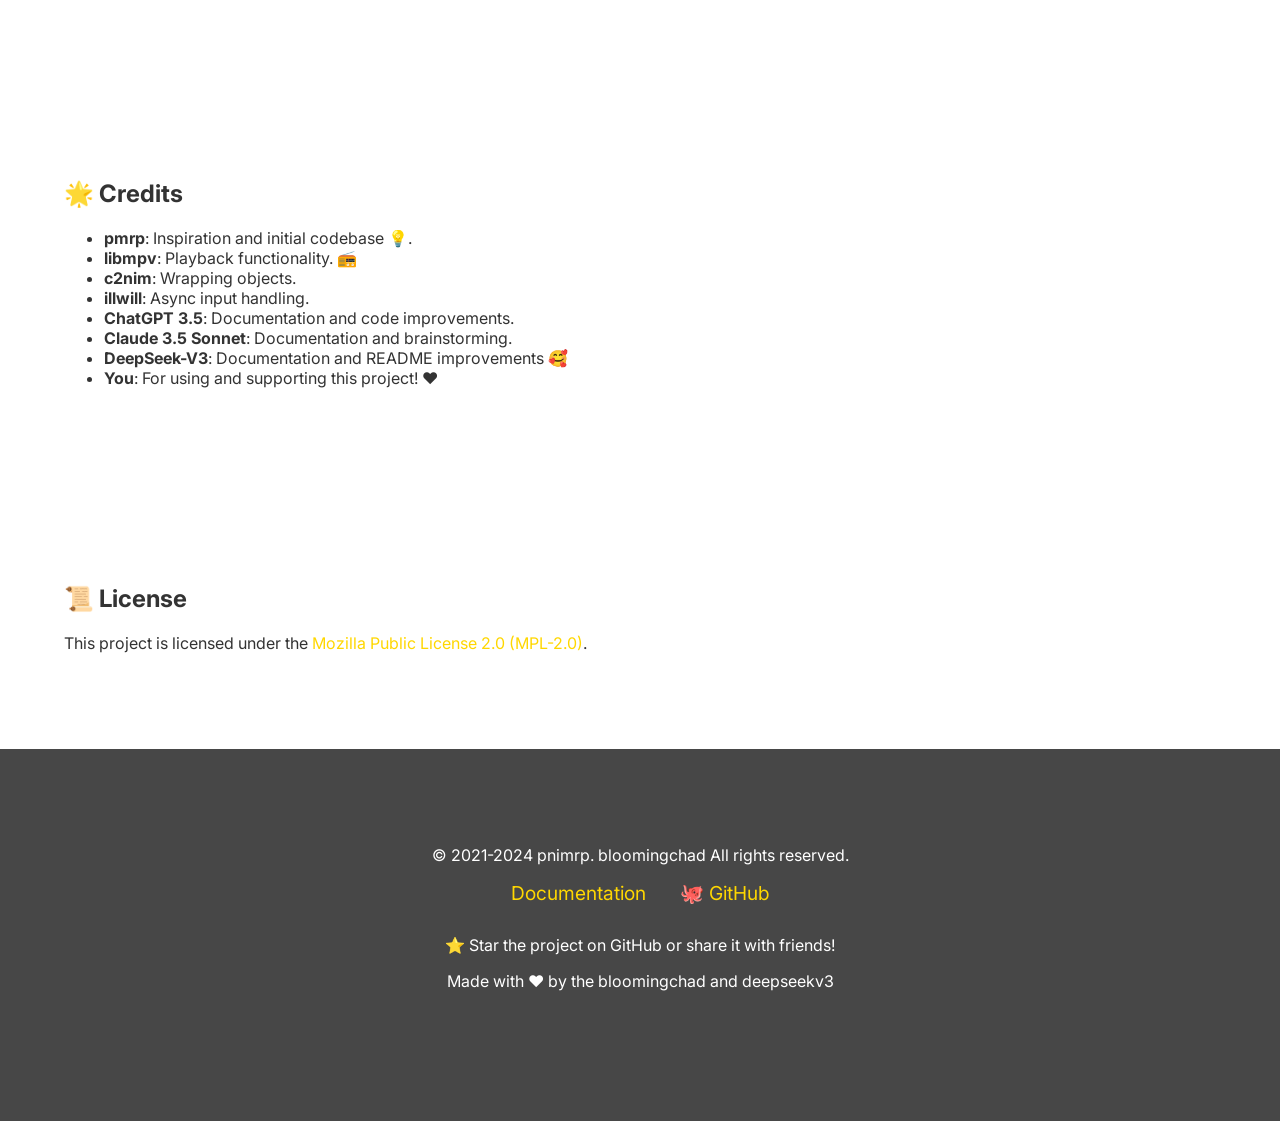
==== commit 2e119a6b: "feat: Refactor scroll animation to be CSS-driven with JS/no-JS support - Replaced JavaScript-heavy a" ====
--- a/index.html
+++ b/index.html
@@ -4,12 +4,21 @@
   <meta charset="UTF-8">
   <meta name="viewport" content="width=device-width, initial-scale=1.0">
   <title>pnimrp - Poor Man's Radio Player in Nim</title>
-  <link rel="stylesheet" href="styles.css">
+  <link rel="stylesheet" href="styles.css?t=1706568000">
+  <script src="script.js?t=1706568000"></script>
   <link rel="icon" href="ico.png" type="image/png">
   <link href="https://fonts.googleapis.com/css2?family=Inter:wght@400;500;700&display=swap" rel="stylesheet">
   <meta name="description" content="A lightweight, terminal-based internet radio player built with Nim.">
   <meta name="keywords" content="pnimrp, radio player, Nim, terminal, internet radio">
   <meta name="author" content="bloomingchad">
+  <noscript>
+    <style>
+      .feature-card, .instructions pre {
+        opacity: 1;
+        transform: translateY(2px);
+      }
+    </style>
+  </noscript>
 </head>
 <body>
   <!-- Header Section -->
--- a/styles.css
+++ b/styles.css
@@ -1,7 +1,7 @@
 /* General Styles */
 :root {
-    --primary-color: #FFD700;
-    --secondary-color: #90EE90;
+    --primary-color: #FFD700; /* Yellow */
+    --secondary-color: #90EE90; /* Light Green */
     --text-color: #333;
     --white: #FFF;
     --shadow: 0 4px 8px rgba(0, 0, 0, 0.1);
@@ -13,8 +13,16 @@
     padding: 0;
     font-size: 1rem;
     color: var(--text-color);
-    background: linear-gradient(135deg, var(--primary-color), var(--secondary-color));
+    background: linear-gradient(135deg, var(--primary-color), var(--secondary-color), #FFD700, #90EE90);
+    background-size: 400% 400%;
+    animation: gradientBG 15s ease infinite;
     background-attachment: fixed;
+}
+
+@keyframes gradientBG {
+    0% { background-position: 0% 50%; }
+    50% { background-position: 100% 50%; }
+    100% { background-position: 0% 50%; }
 }
 
 h1, h2, h3 {
@@ -132,20 +140,30 @@
     gap: 30px;
 }
 
+/* Feature Card Styles (with animation) */
 .feature-card {
     background-color: rgba(255, 255, 255, 0.5);
-    backdrop-filter: blur(10px); /* Minimal blur */
+    backdrop-filter: blur(10px);
     padding: 25px;
     border-radius: 20px;
     text-align: center;
     box-shadow: var(--shadow);
-    transition: transform 0.3s ease, box-shadow 0.3s ease;
-    will-change: transform; /* Optimize for GPU */
-}
-
+    will-change: transform;
+    opacity: 0; /* Initially hidden */
+    transform: translateY(20px); /* Initially moved down */
+    transition: opacity 1.2s ease, transform 1.2s ease, box-shadow 0.3s ease;
+}
+
+/* Hover styles for feature cards */
 .feature-card:hover {
-    transform: translateY(-5px); /* Subtle hover effect */
+    transform: translateY(-5px);
     box-shadow: 0 8px 16px rgba(0, 0, 0, 0.2);
+}
+
+/* Styles for when the element is within the viewport */
+.feature-card.in-viewport {
+    opacity: 1;
+    transform: translateY(0);
 }
 
 .feature-card h3 {
@@ -169,6 +187,7 @@
     animation: fadeIn 1.5s ease-in-out;
 }
 
+/* Installation Box Styles (with animation) */
 .instructions pre {
     background-color: rgba(255, 229, 180, 0.3);
     padding: 20px;
@@ -176,8 +195,22 @@
     overflow-x: auto;
     box-shadow: var(--shadow);
     font-size: 1.1rem;
-    margin-left: 10%; /* Relative margin */
+    margin-left: 10%;
     max-width: calc(100% - 40px);
+    opacity: 0; /* Initially hidden */
+    transform: translateY(20px); /* Initially moved down */
+    transition: opacity 1.2s ease, transform 1.2s ease, box-shadow 0.3s ease;
+}
+
+
+/* Hover styles for installation boxes */
+.instructions pre:hover {
+    box-shadow: 0 8px 16px rgba(0, 0, 0, 0.2);
+}
+/* Styles for when the element is within the viewport */
+.instructions pre.in-viewport {
+    opacity: 1;
+    transform: translateY(0);
 }
 
 /* Demo Section */
@@ -192,14 +225,16 @@
     animation: fadeIn 1.5s ease-in-out;
 }
 
+/* Video Container */
 .video-container {
-    text-align: center;
+    position: relative;
     width: 100%;
-    max-width: 80%;
-    border-radius: 20px;
-    overflow: hidden;
-    margin: auto;
-}
+    max-width: 800px; /* Adjust based on your preferred maximum size */
+    margin: 0 auto; /* Center the container */
+    border-radius: 20px; /* Rounded corners */
+    overflow: hidden; /* Ensure the GIF stays within the rounded container */
+    aspect-ratio: 16 / 9; /* Maintain a 16:9 aspect ratio (adjust as needed) */
+  }
 
 video {
     max-width: 100%;
@@ -218,15 +253,16 @@
 footer a {
     color: var(--primary-color);
 }
-/* Rounded GIF */
-.rounded-gif {
-    border-radius: 20px; /* Adjust the radius as needed */
-    width: 100%; /* Ensure the GIF is responsive */
-    height: auto; /* Maintain aspect ratio */
+
+  
+  /* Responsive GIF */
+  .rounded-gif {
+    width: 100%;
+    height: 100%; /* Ensure the GIF fills the container */
+    object-fit: cover; /* Prevent distortion */
+    border-radius: 20px; /* Rounded corners */
     display: block; /* Ensure it behaves as a block element */
-    margin: 0 auto; /* Center the GIF horizontally */
-    box-shadow: 0 4px 8px rgba(0, 0, 0, 0.1); /* Optional: Add a subtle shadow */
-}
+  }
 
 .social-links {
     margin-bottom: 30px;
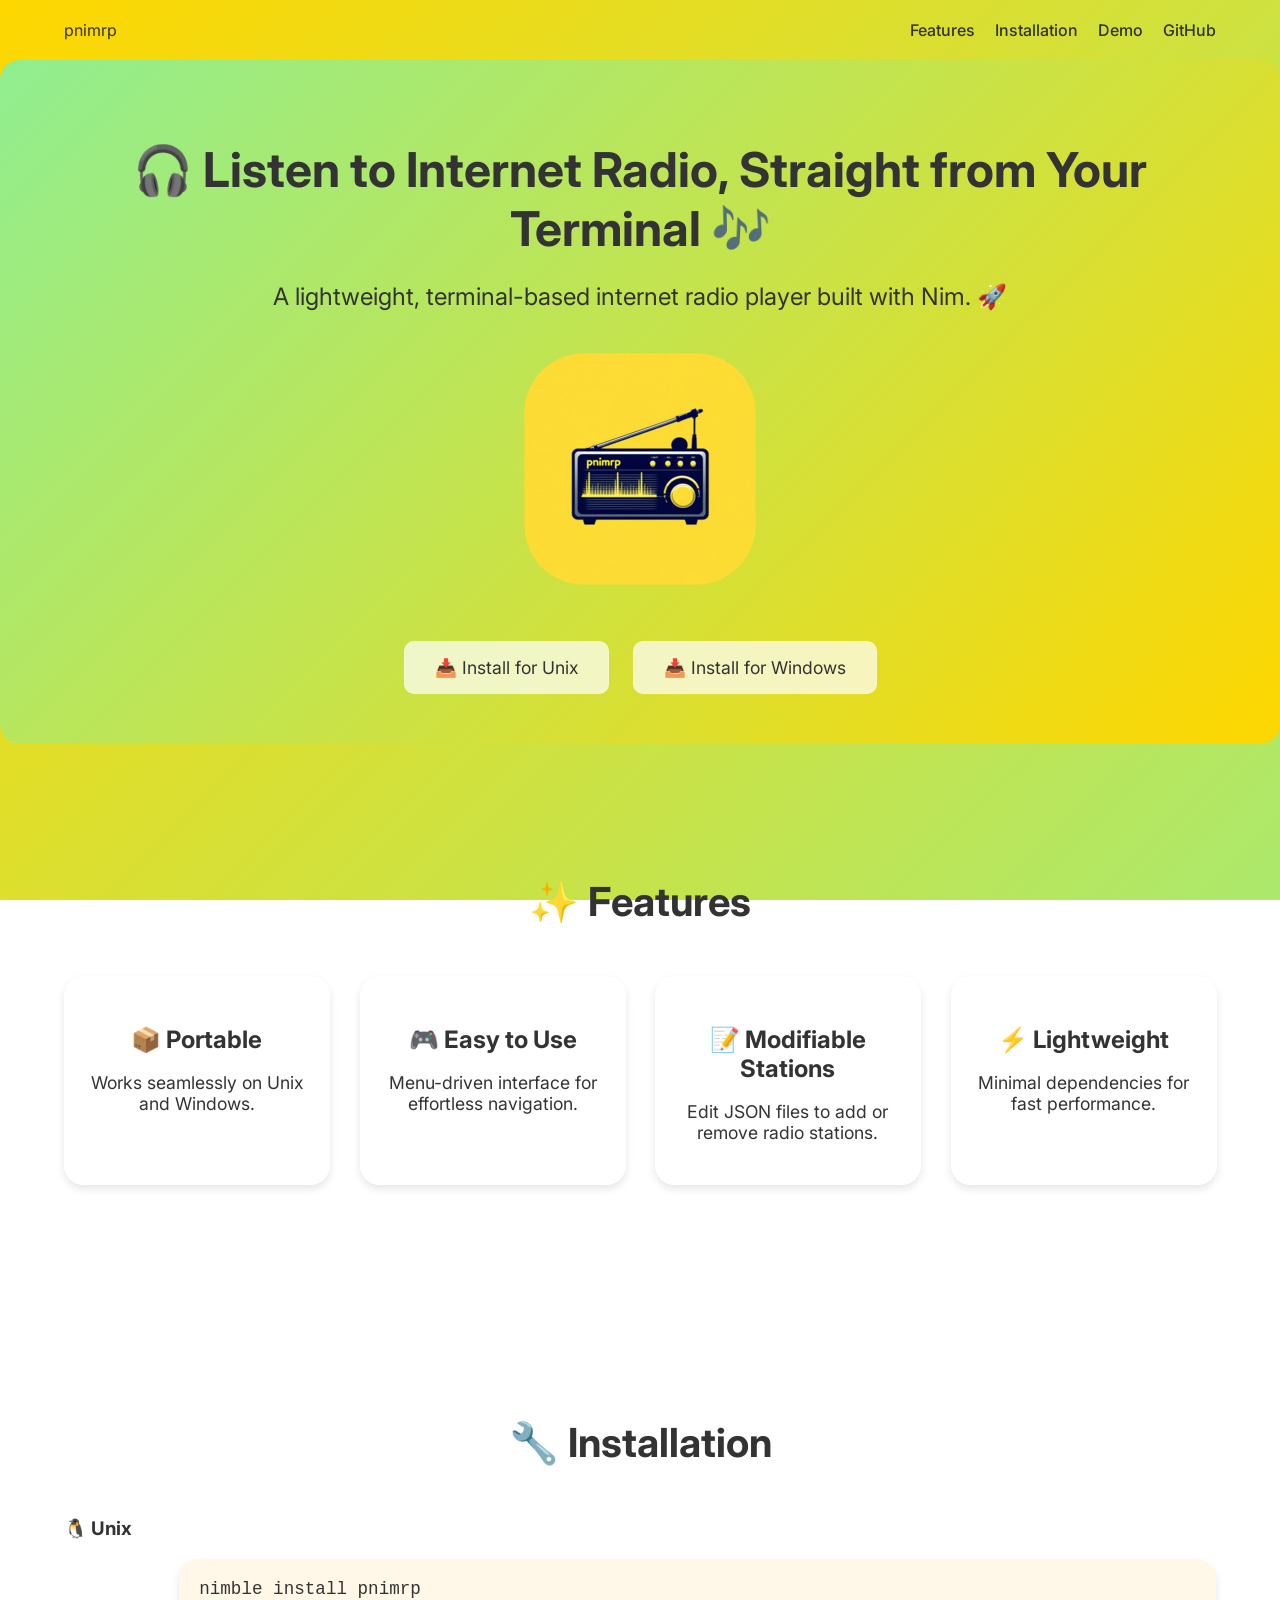
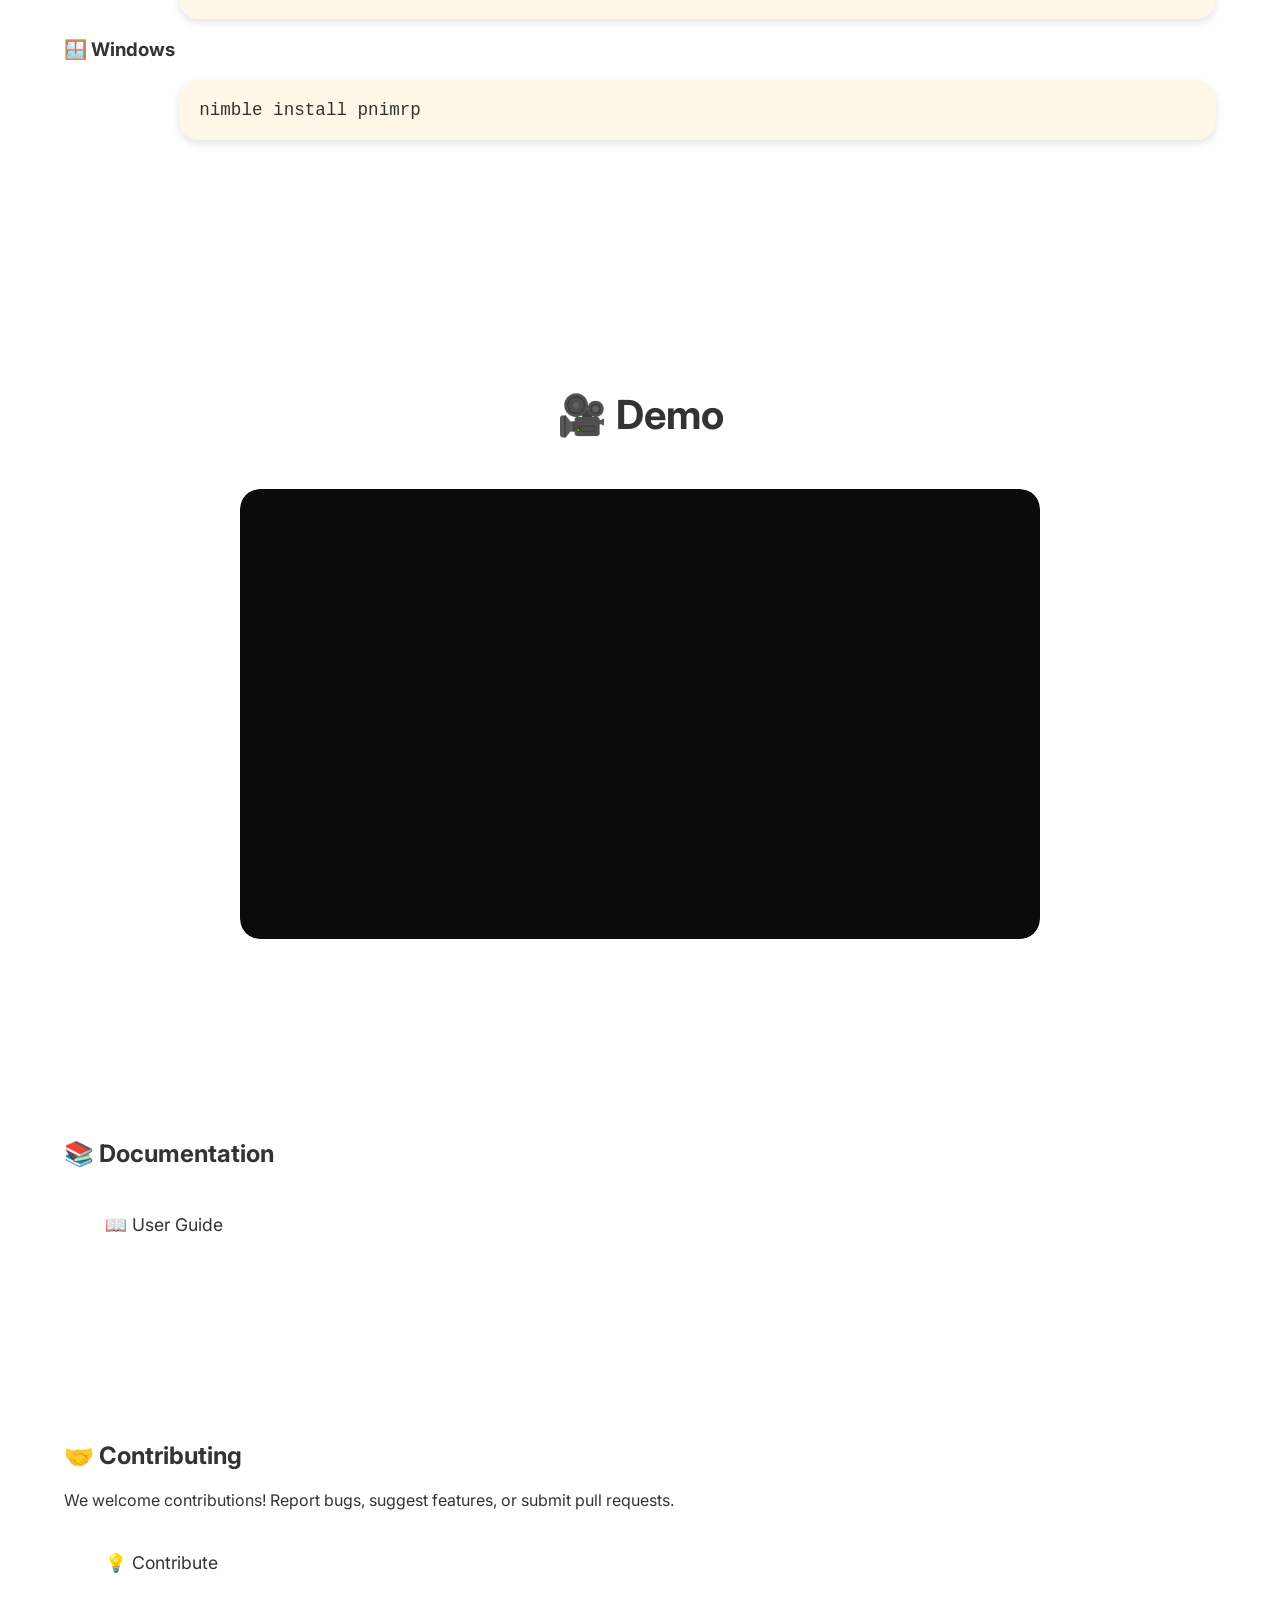
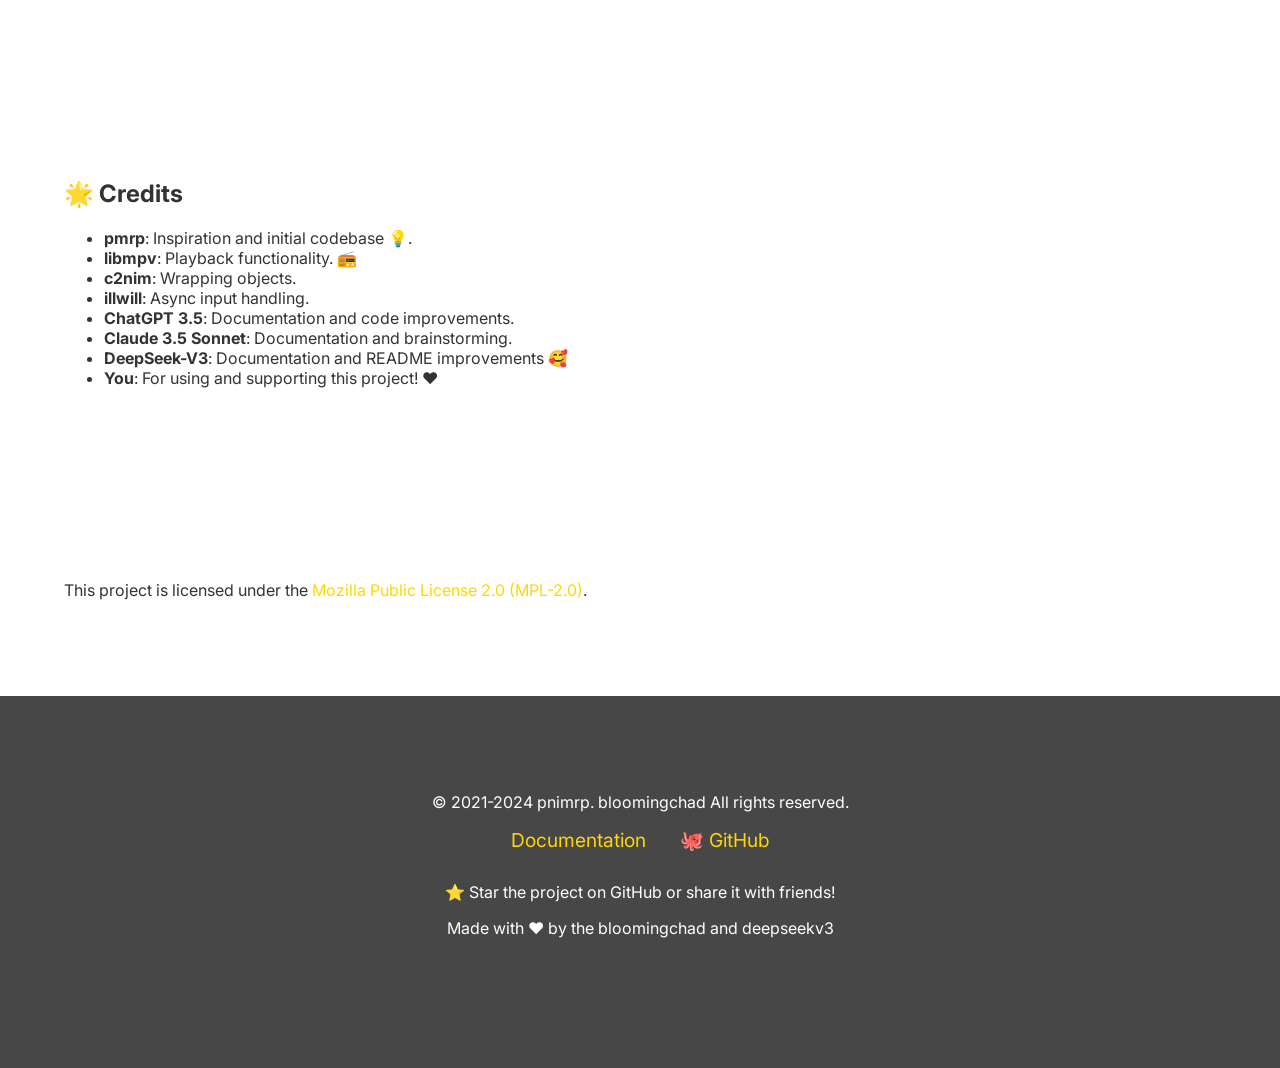
==== commit 5047dc30: "move web stuff to web folder" ====
--- a/index.html
+++ b/index.html
@@ -4,9 +4,9 @@
   <meta charset="UTF-8">
   <meta name="viewport" content="width=device-width, initial-scale=1.0">
   <title>pnimrp - Poor Man's Radio Player in Nim</title>
-  <link rel="stylesheet" href="styles.css?t=1706568000">
-  <script src="script.js?t=1706568000"></script>
-  <link rel="icon" href="ico.png" type="image/png">
+  <link rel="stylesheet" href="web/styles.css?t=1706568000">
+  <script src="web/script.js?t=1706568000"></script>
+  <link rel="icon" href="web/ico.png" type="image/png">
   <link href="https://fonts.googleapis.com/css2?family=Inter:wght@400;500;700&display=swap" rel="stylesheet">
   <meta name="description" content="A lightweight, terminal-based internet radio player built with Nim.">
   <meta name="keywords" content="pnimrp, radio player, Nim, terminal, internet radio">
@@ -43,7 +43,7 @@
         <h1>🎧 Listen to Internet Radio, Straight from Your Terminal 🎶</h1>
         <p>A lightweight, terminal-based internet radio player built with Nim. 🚀</p>
         <div class="icon">
-          <img src="ico.ico" alt="pnimrp Icon" loading="lazy">
+          <img src="web/ico.ico" alt="pnimrp Icon" loading="lazy"> <!-- Updated path -->
         </div>
         <div class="download-buttons">
           <a href="#installation" class="btn">📥 Install for Unix</a>
@@ -96,7 +96,7 @@
     <div class="container">
       <h2>🎥 Demo</h2>
       <div class="video-container">
-        <img src="demo.gif" alt="pnimrp in action" loading="lazy" class="rounded-gif">
+        <img src="web/demo.gif" alt="pnimrp in action" loading="lazy" class="rounded-gif"> <!-- Updated path -->
       </div>
     </div>
   </section>
@@ -139,10 +139,9 @@
 
   <!-- License Section -->
   <section class="license">
-    <div class="container">
-      <h2>📜 License</h2>
-      <p>This project is licensed under the <a href="https://opensource.org/license/mpl-2-0" target="_blank" rel="noopener noreferrer">Mozilla Public License 2.0 (MPL-2.0)</a>.</p>
-    </div>
+      <div class="container">
+          <p>This project is licensed under the <a href="https://opensource.org/license/mpl-2-0" target="_blank" rel="noopener noreferrer">Mozilla Public License 2.0 (MPL-2.0)</a>.</p>
+      </div>
   </section>
 
   <!-- Footer -->
--- a/web/styles.css
+++ b/web/styles.css
@@ -0,0 +1,286 @@
+/* General Styles */
+:root {
+    --primary-color: #FFD700; /* Yellow */
+    --secondary-color: #90EE90; /* Light Green */
+    --text-color: #333;
+    --white: #FFF;
+    --shadow: 0 4px 8px rgba(0, 0, 0, 0.1);
+}
+
+body {
+    font-family: 'Inter', sans-serif;
+    margin: 0;
+    padding: 0;
+    font-size: 1rem;
+    color: var(--text-color);
+    background: linear-gradient(135deg, var(--primary-color), var(--secondary-color), #FFD700, #90EE90);
+    background-size: 400% 400%;
+    animation: gradientBG 15s ease infinite;
+    background-attachment: fixed;
+}
+
+@keyframes gradientBG {
+    0% { background-position: 0% 50%; }
+    50% { background-position: 100% 50%; }
+    100% { background-position: 0% 50%; }
+}
+
+h1, h2, h3 {
+    color: var(--text-color);
+}
+
+a {
+    color: var(--primary-color);
+    text-decoration: none;
+}
+
+a:hover {
+    text-decoration: underline;
+}
+
+.navbar {
+    display: flex;
+    justify-content: space-between;
+    align-items: center;
+}
+
+.nav-links {
+    display: flex;
+    gap: 20px;
+}
+
+.nav-links a {
+    color: var(--text-color);
+    font-weight: 500;
+    transition: color 0.3s ease;
+}
+
+.nav-links a:hover {
+    color: var(--primary-color);
+}
+
+section {
+    padding: 60px 0; /* Slightly increased for spacing */
+}
+
+.container {
+    width: 90%;
+    max-width: 1200px;
+    margin: 0 auto;
+    padding: 20px 0;
+}
+
+/* Hero Section */
+.hero {
+    padding: 20px 0;
+    text-align: center;
+    background: linear-gradient(135deg, var(--secondary-color), var(--primary-color));
+    border-radius: 20px;
+    backdrop-filter: blur(10px); /* Minimal blur */
+}
+
+.hero h1 {
+    font-size: 3rem;
+    margin-bottom: 20px;
+    animation: fadeIn 2s ease-in-out;
+}
+
+.hero p {
+    font-size: 1.5rem;
+    margin-bottom: 30px;
+    animation: fadeIn 2.5s ease-in-out;
+}
+
+.screenshot img {
+    max-width: 100%;
+    height: auto;
+    border-radius: 20px;
+    box-shadow: var(--shadow);
+    display: block;
+    margin: 0 auto;
+}
+
+.download-buttons {
+    margin-top: 30px;
+}
+
+.btn {
+    display: inline-block;
+    padding: 15px 30px;
+    background-color: rgba(255, 255, 255, 0.7);
+    color: var(--text-color);
+    border-radius: 10px;
+    margin: 10px;
+    transition: all 0.3s ease;
+    border: 1px solid rgba(255, 255, 255, 0.2);
+    font-size: 1.1rem;
+}
+
+.btn:hover {
+    background-color: rgba(255, 229, 180, 0.8);
+    transform: translateY(-5px);
+    box-shadow: var(--shadow);
+}
+
+/* Features Section */
+.features {
+    padding: 80px 0;
+}
+
+.features h2 {
+    text-align: center;
+    margin-bottom: 50px;
+    font-size: 2.5rem;
+    animation: fadeIn 1.5s ease-in-out;
+}
+
+.feature-grid {
+    display: grid;
+    grid-template-columns: repeat(auto-fit, minmax(250px, 1fr));
+    gap: 30px;
+}
+
+/* Feature Card Styles (with animation) */
+.feature-card {
+    background-color: rgba(255, 255, 255, 0.5);
+    backdrop-filter: blur(10px);
+    padding: 25px;
+    border-radius: 20px;
+    text-align: center;
+    box-shadow: var(--shadow);
+    will-change: transform;
+    opacity: 0; /* Initially hidden */
+    transform: translateY(20px); /* Initially moved down */
+    transition: opacity 1.2s ease, transform 1.2s ease, box-shadow 0.3s ease;
+}
+
+/* Hover styles for feature cards */
+.feature-card:hover {
+    transform: translateY(-5px);
+    box-shadow: 0 8px 16px rgba(0, 0, 0, 0.2);
+}
+
+/* Styles for when the element is within the viewport */
+.feature-card.in-viewport {
+    opacity: 1;
+    transform: translateY(0);
+}
+
+.feature-card h3 {
+    font-size: 1.5rem;
+    margin-bottom: 15px;
+}
+
+.feature-card p {
+    font-size: 1.1rem;
+}
+
+/* Installation Section */
+.installation {
+    padding: 80px 0;
+}
+
+.installation h2 {
+    text-align: center;
+    margin-bottom: 50px;
+    font-size: 2.5rem;
+    animation: fadeIn 1.5s ease-in-out;
+}
+
+/* Installation Box Styles (with animation) */
+.instructions pre {
+    background-color: rgba(255, 229, 180, 0.3);
+    padding: 20px;
+    border-radius: 20px;
+    overflow-x: auto;
+    box-shadow: var(--shadow);
+    font-size: 1.1rem;
+    margin-left: 10%;
+    max-width: calc(100% - 40px);
+    opacity: 0; /* Initially hidden */
+    transform: translateY(20px); /* Initially moved down */
+    transition: opacity 1.2s ease, transform 1.2s ease, box-shadow 0.3s ease;
+}
+
+
+/* Hover styles for installation boxes */
+.instructions pre:hover {
+    box-shadow: 0 8px 16px rgba(0, 0, 0, 0.2);
+}
+/* Styles for when the element is within the viewport */
+.instructions pre.in-viewport {
+    opacity: 1;
+    transform: translateY(0);
+}
+
+/* Demo Section */
+.demo {
+    padding: 80px 0;
+}
+
+.demo h2 {
+    text-align: center;
+    margin-bottom: 50px;
+    font-size: 2.5rem;
+    animation: fadeIn 1.5s ease-in-out;
+}
+
+/* Video Container */
+.video-container {
+    position: relative;
+    width: 100%;
+    max-width: 800px; /* Adjust based on your preferred maximum size */
+    margin: 0 auto; /* Center the container */
+    border-radius: 20px; /* Rounded corners */
+    overflow: hidden; /* Ensure the GIF stays within the rounded container */
+    aspect-ratio: 16 / 9; /* Maintain a 16:9 aspect ratio (adjust as needed) */
+  }
+
+video {
+    max-width: 100%;
+    border-radius: 20px;
+    box-shadow: var(--shadow);
+}
+
+/* Footer */
+footer {
+    background-color: rgba(51, 51, 51, 0.9);
+    color: var(--white);
+    padding: 60px 0;
+    text-align: center;
+}
+
+footer a {
+    color: var(--primary-color);
+}
+
+  
+  /* Responsive GIF */
+  .rounded-gif {
+    width: 100%;
+    height: 100%; /* Ensure the GIF fills the container */
+    object-fit: cover; /* Prevent distortion */
+    border-radius: 20px; /* Rounded corners */
+    display: block; /* Ensure it behaves as a block element */
+  }
+
+.social-links {
+    margin-bottom: 30px;
+}
+
+.social-links a {
+    margin: 0 15px;
+    font-size: 1.2rem;
+}
+
+/* Animations */
+@keyframes fadeIn {
+    from {
+        opacity: 0;
+        transform: translateY(20px);
+    }
+    to {
+        opacity: 1;
+        transform: translateY(0);
+    }
+}
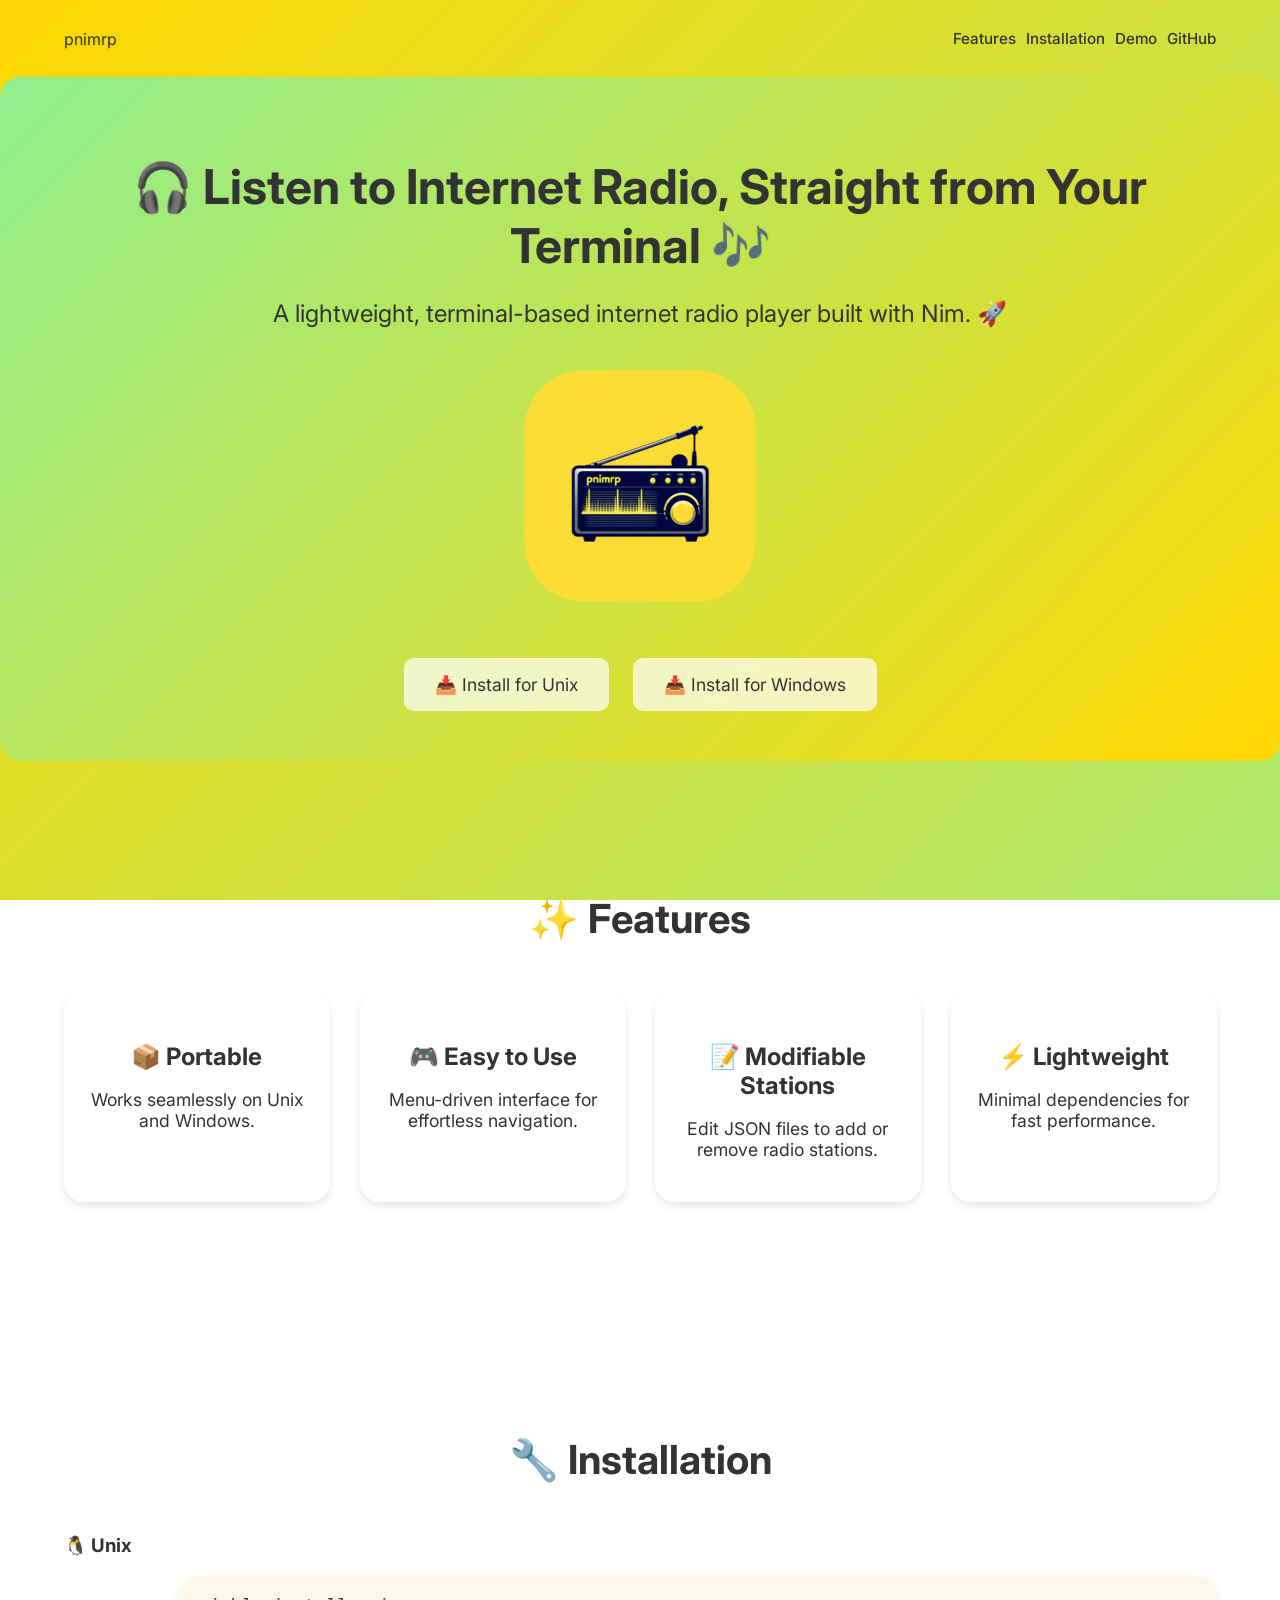
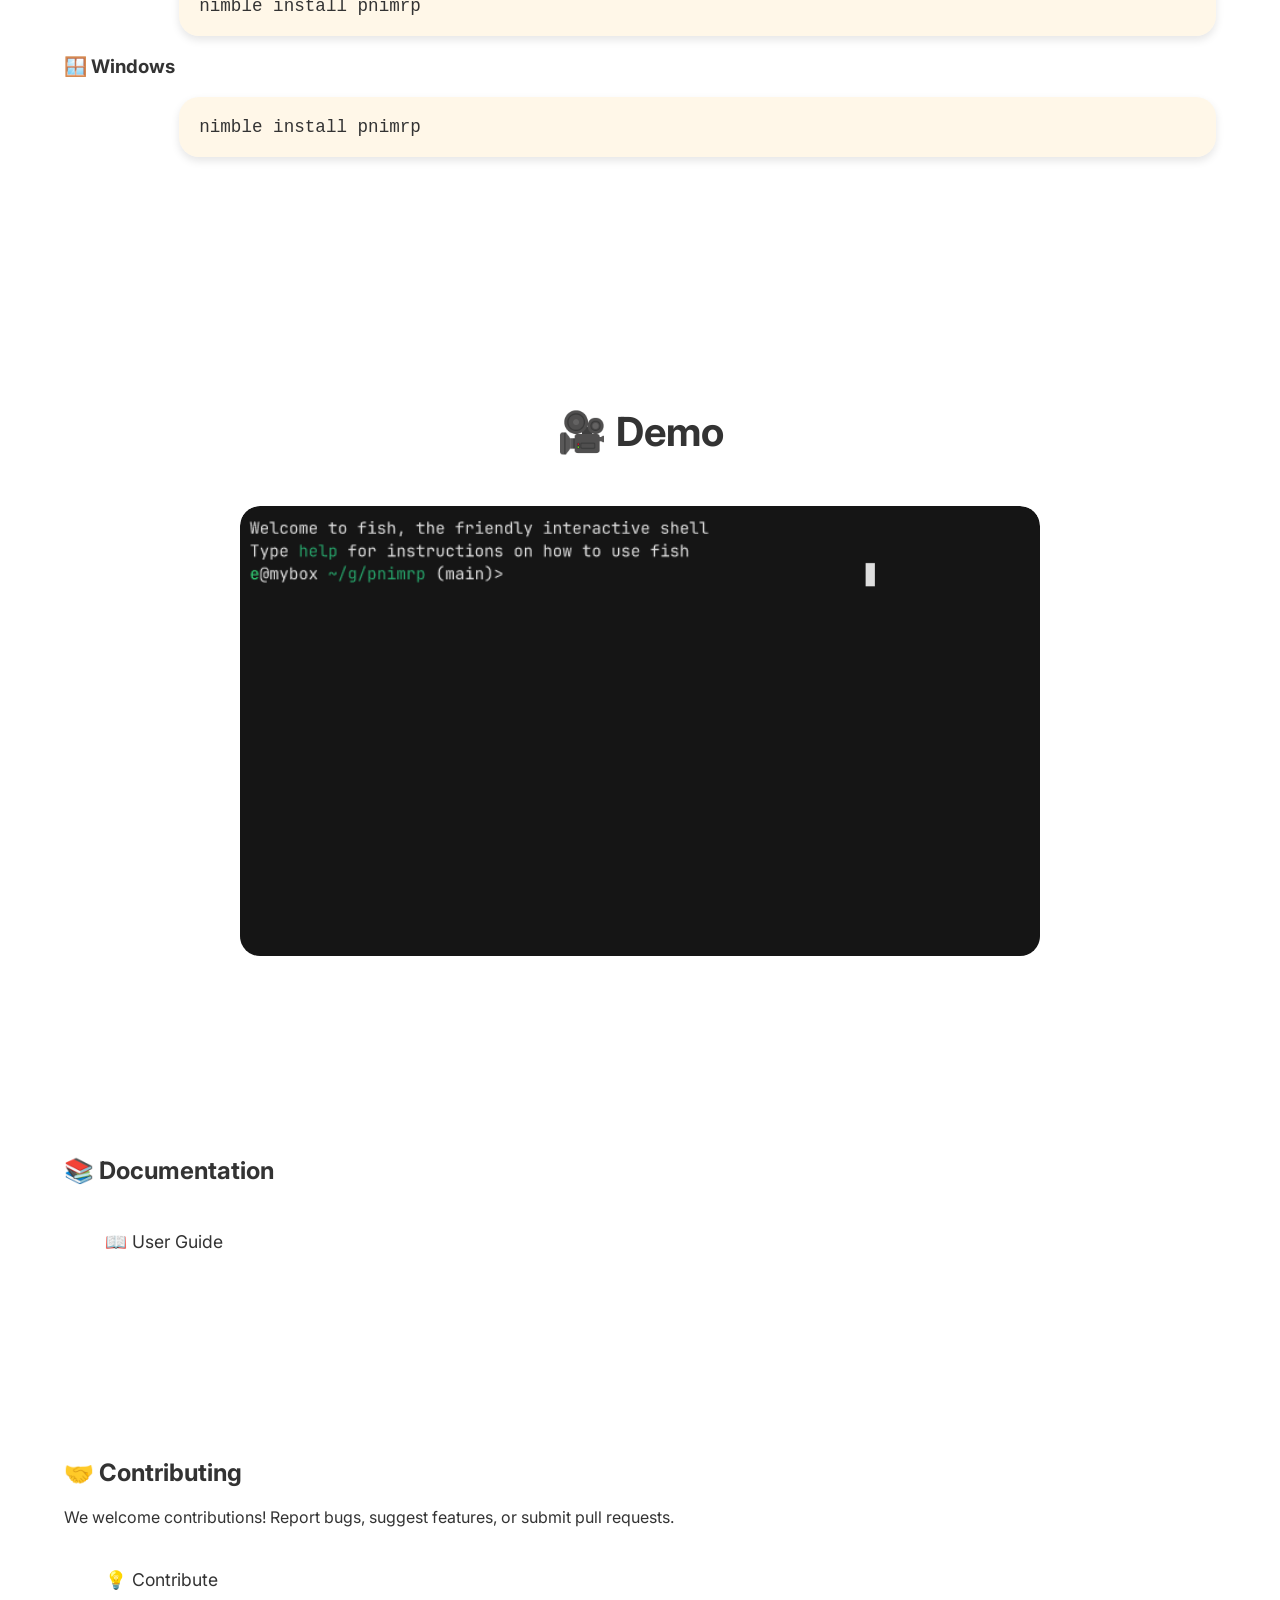
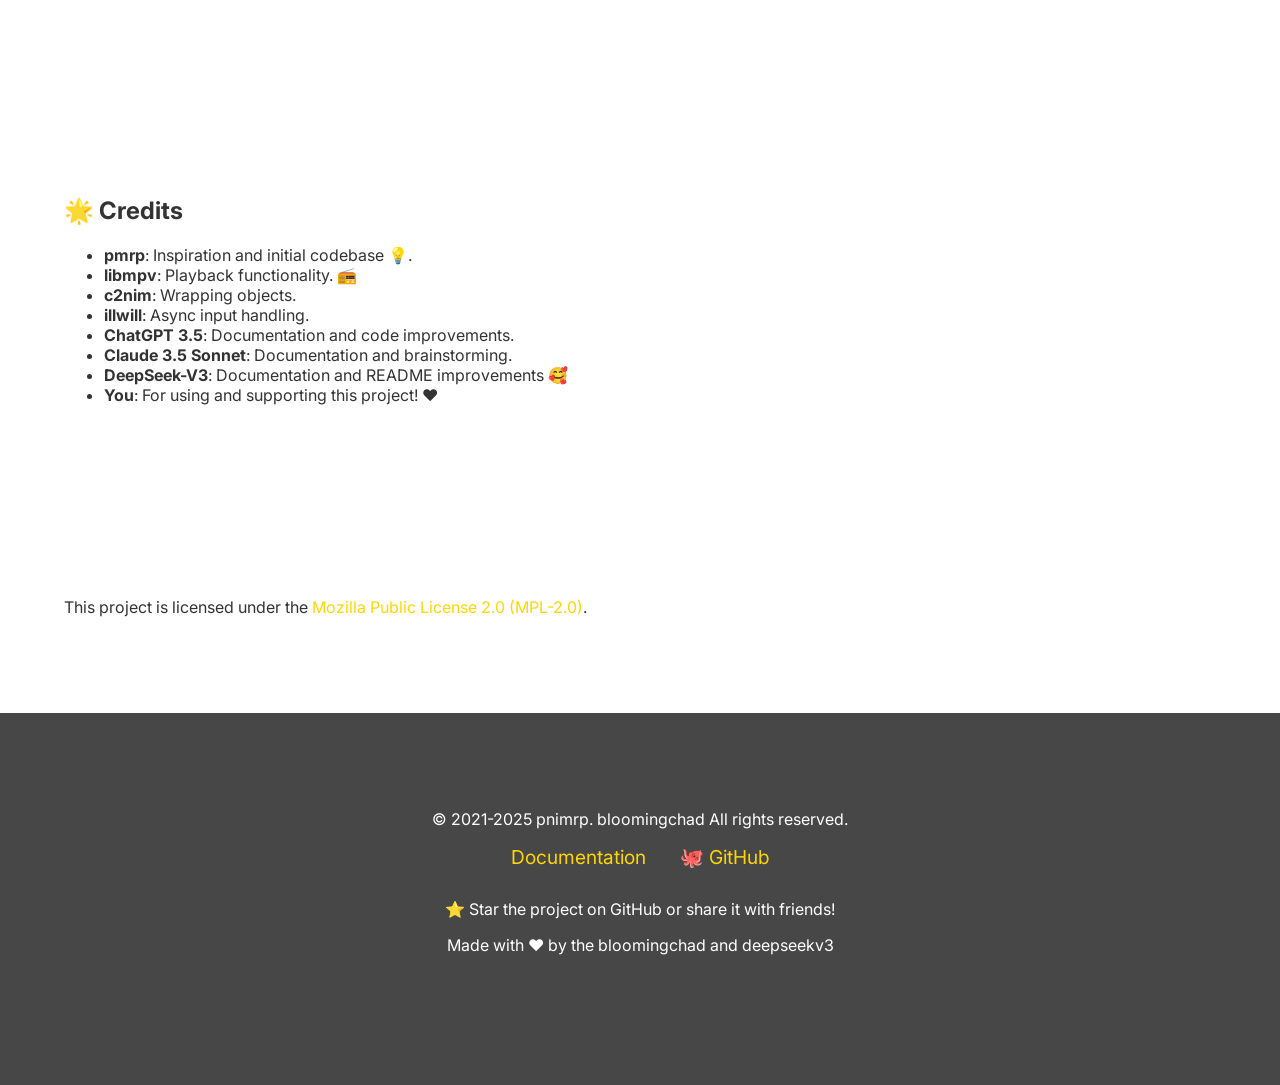
==== commit 5d0770c9: "chore: update copyright year to 2025   - updated copyright year in `index.html`, `pnimrp.nim`, and `" ====
--- a/index.html
+++ b/index.html
@@ -147,7 +147,7 @@
   <!-- Footer -->
   <footer>
     <div class="container">
-      <p>© 2021-2024 pnimrp. bloomingchad All rights reserved.</p>
+      <p>© 2021-2025 pnimrp. bloomingchad All rights reserved.</p>
       <div class="social-links">
         <a href="https://github.com/bloomingchad/pnimrp/tree/main/doc" target="_blank" rel="noopener noreferrer">Documentation</a>
         <a href="https://github.com/bloomingchad" target="_blank" rel="noopener noreferrer">🐙 GitHub</a>
--- a/web/styles.css
+++ b/web/styles.css
@@ -7,8 +7,10 @@
     --shadow: 0 4px 8px rgba(0, 0, 0, 0.1);
 }
 
+/* Reset/Normalize (Add your reset/normalize CSS here) */
+
 body {
-    font-family: 'Inter', sans-serif;
+    font-family: 'Inter', sans-serif, Arial, Helvetica; /* Added fallbacks */
     margin: 0;
     padding: 0;
     font-size: 1rem;
@@ -42,25 +44,30 @@
     display: flex;
     justify-content: space-between;
     align-items: center;
+    transition: all 0.4s cubic-bezier(0.4, 0, 0.2, 1);
+    padding: 5px 0; /* Reduced padding further */
 }
 
 .nav-links {
     display: flex;
-    gap: 20px;
+    gap: 10px; /* Further reduced gap */
+    transition: gap 0.3s ease, flex-wrap 0.3s ease;
 }
 
 .nav-links a {
     color: var(--text-color);
     font-weight: 500;
-    transition: color 0.3s ease;
+    transition: all 0.3s ease;
+    padding: 4px 0;  /* Reduced padding further */
+    font-size: 0.95rem; /* Slightly smaller font size */
 }
 
 .nav-links a:hover {
-    color: var(--primary-color);
+	color: var(--primary-color);
 }
 
 section {
-    padding: 60px 0; /* Slightly increased for spacing */
+    padding: 60px 0;
 }
 
 .container {
@@ -76,7 +83,7 @@
     text-align: center;
     background: linear-gradient(135deg, var(--secondary-color), var(--primary-color));
     border-radius: 20px;
-    backdrop-filter: blur(10px); /* Minimal blur */
+    backdrop-filter: blur(10px);
 }
 
 .hero h1 {
@@ -90,7 +97,11 @@
     margin-bottom: 30px;
     animation: fadeIn 2.5s ease-in-out;
 }
-
+.icon img{
+	max-width: 100%;
+	height: auto;
+	border-radius: 12px;
+}
 .screenshot img {
     max-width: 100%;
     height: auto;
@@ -140,7 +151,6 @@
     gap: 30px;
 }
 
-/* Feature Card Styles (with animation) */
 .feature-card {
     background-color: rgba(255, 255, 255, 0.5);
     backdrop-filter: blur(10px);
@@ -149,18 +159,16 @@
     text-align: center;
     box-shadow: var(--shadow);
     will-change: transform;
-    opacity: 0; /* Initially hidden */
-    transform: translateY(20px); /* Initially moved down */
+    opacity: 0;
+    transform: translateY(20px);
     transition: opacity 1.2s ease, transform 1.2s ease, box-shadow 0.3s ease;
 }
 
-/* Hover styles for feature cards */
 .feature-card:hover {
     transform: translateY(-5px);
     box-shadow: 0 8px 16px rgba(0, 0, 0, 0.2);
 }
 
-/* Styles for when the element is within the viewport */
 .feature-card.in-viewport {
     opacity: 1;
     transform: translateY(0);
@@ -187,7 +195,6 @@
     animation: fadeIn 1.5s ease-in-out;
 }
 
-/* Installation Box Styles (with animation) */
 .instructions pre {
     background-color: rgba(255, 229, 180, 0.3);
     padding: 20px;
@@ -197,17 +204,13 @@
     font-size: 1.1rem;
     margin-left: 10%;
     max-width: calc(100% - 40px);
-    opacity: 0; /* Initially hidden */
-    transform: translateY(20px); /* Initially moved down */
+    opacity: 0;
+    transform: translateY(20px);
     transition: opacity 1.2s ease, transform 1.2s ease, box-shadow 0.3s ease;
 }
-
-
-/* Hover styles for installation boxes */
 .instructions pre:hover {
     box-shadow: 0 8px 16px rgba(0, 0, 0, 0.2);
 }
-/* Styles for when the element is within the viewport */
 .instructions pre.in-viewport {
     opacity: 1;
     transform: translateY(0);
@@ -225,15 +228,14 @@
     animation: fadeIn 1.5s ease-in-out;
 }
 
-/* Video Container */
 .video-container {
     position: relative;
     width: 100%;
-    max-width: 800px; /* Adjust based on your preferred maximum size */
-    margin: 0 auto; /* Center the container */
-    border-radius: 20px; /* Rounded corners */
-    overflow: hidden; /* Ensure the GIF stays within the rounded container */
-    aspect-ratio: 16 / 9; /* Maintain a 16:9 aspect ratio (adjust as needed) */
+    max-width: 800px;
+    margin: 0 auto;
+    border-radius: 20px;
+    overflow: hidden;
+    aspect-ratio: 16 / 9;
   }
 
 video {
@@ -254,15 +256,15 @@
     color: var(--primary-color);
 }
 
-  
-  /* Responsive GIF */
-  .rounded-gif {
+
+/* Responsive GIF */
+.rounded-gif {
     width: 100%;
-    height: 100%; /* Ensure the GIF fills the container */
-    object-fit: cover; /* Prevent distortion */
+    height: auto;
+    object-fit: contain;
     border-radius: 20px; /* Rounded corners */
     display: block; /* Ensure it behaves as a block element */
-  }
+}
 
 .social-links {
     margin-bottom: 30px;
@@ -283,4 +285,61 @@
         opacity: 1;
         transform: translateY(0);
     }
+}
+
+/* Media Queries (Example - Add more as needed) */
+@media (max-width: 768px) {
+    .navbar {
+        flex-direction: column; /* Stack navbar items vertically */
+        align-items: center; /* Center align items */
+        padding: 3px 0; /* Even less padding on mobile */
+    }
+
+    .nav-links {
+        flex-direction: row; /* Keep nav links horizontal */
+        flex-wrap: wrap; /* Allow wrapping if there are many items */
+        justify-content: center; /* Center align the links */
+        gap: 0.6rem; /* Smaller gap on smaller screens */
+    }
+
+    .nav-links a {
+        font-size: 0.85rem; /* Smaller font on mobile */
+        padding: 3px 0; /* Very small padding */
+    }
+
+    .hero h1 {
+        font-size: 2rem; /* Adjust hero heading size */
+    }
+
+    .hero p {
+        font-size: 1.2rem; /* Adjust hero paragraph size */
+    }
+}
+
+@media (min-width: 1400px) {
+    .container {
+        max-width: 1400px;
+    }
+}
+
+/* Animated Hero Text */
+.hero h1 {
+    transition: font-size 0.4s ease, margin 0.4s ease;
+}
+
+.hero p {
+    transition: font-size 0.4s ease, margin 0.4s ease;
+}
+
+/* Smooth Container Padding Transition */
+.container {
+    transition: padding 0.4s ease;
+}
+
+
+/* Add this for better mobile experience */
+@media (hover: hover) {
+    .nav-links a:hover {
+        transform: translateY(-2px);
+    }
 }
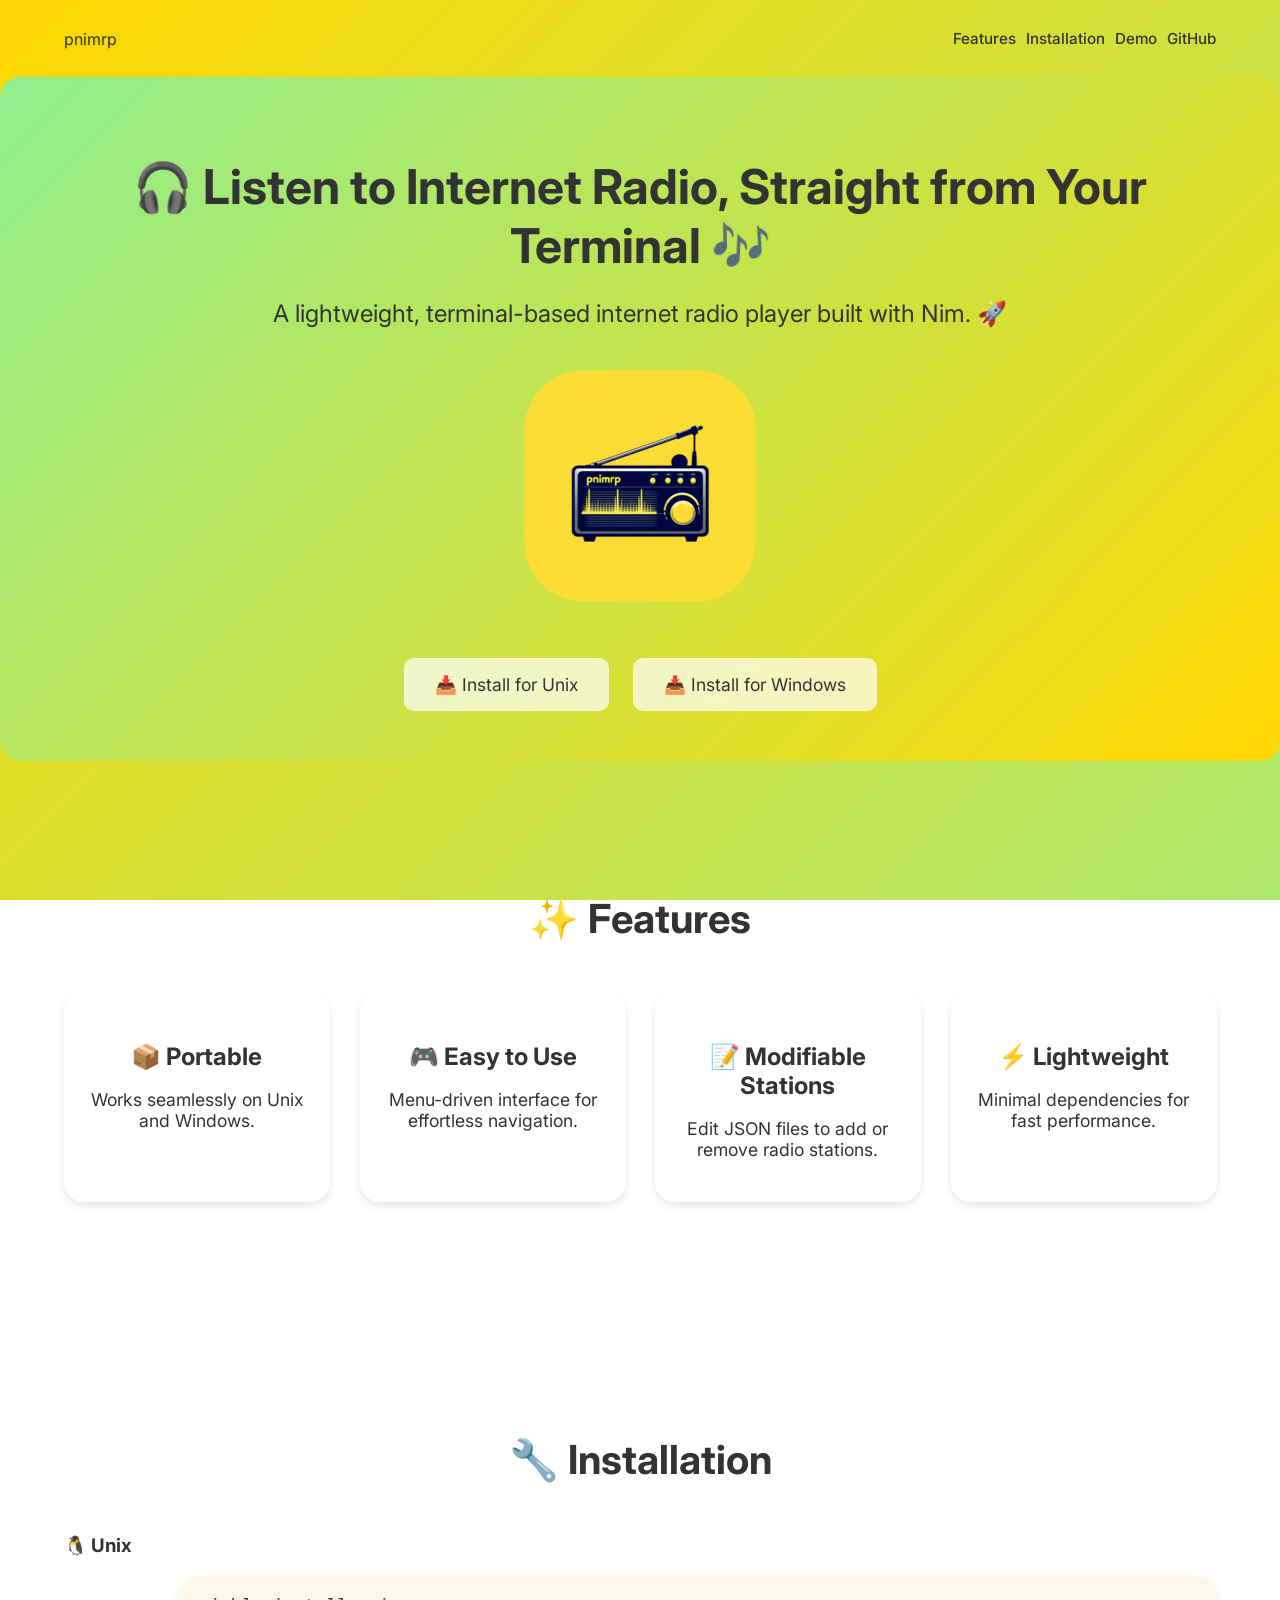
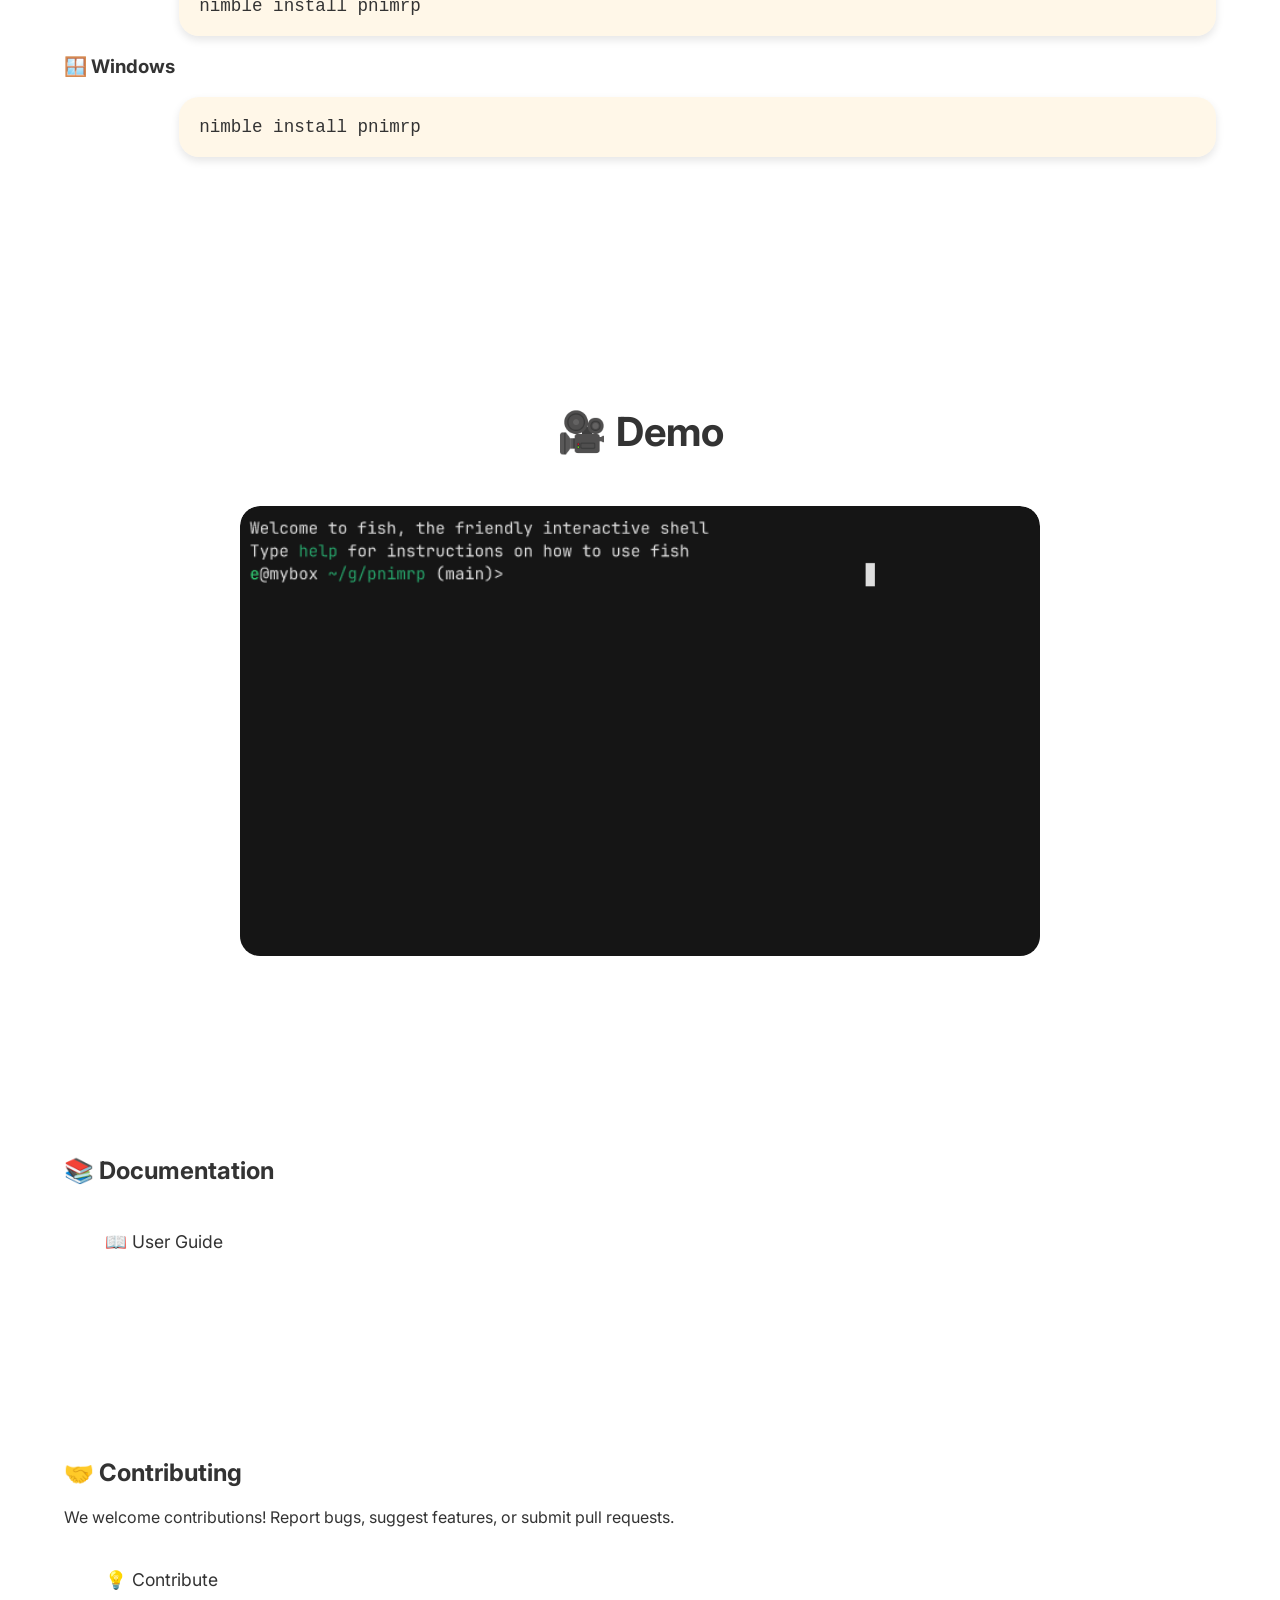
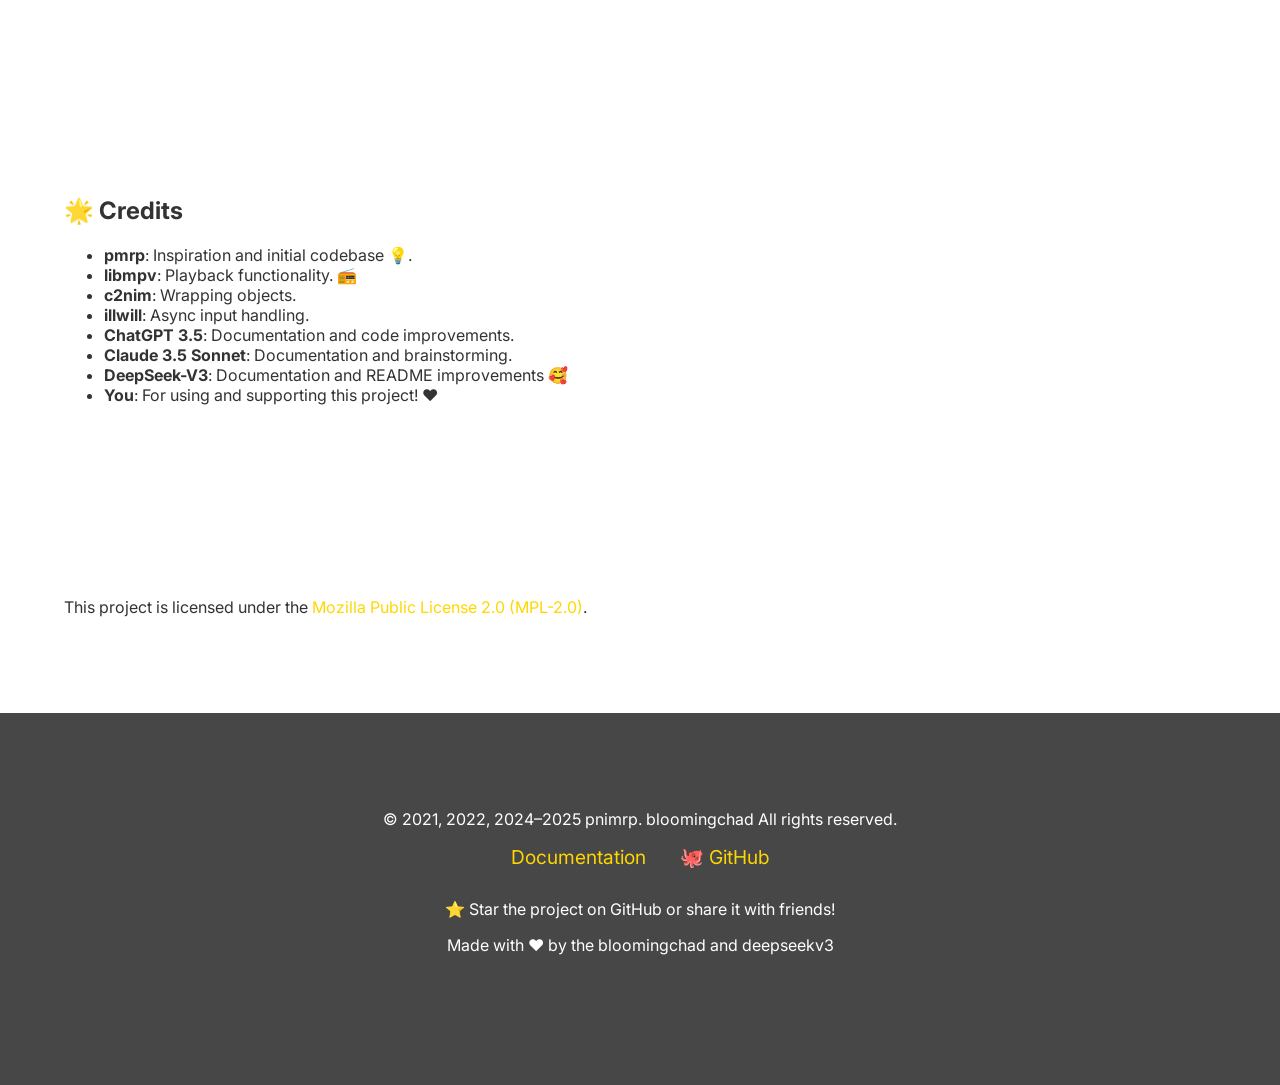
==== commit 102afd70: "explicitly refer (c) years no contrib in 2023" ====
--- a/index.html
+++ b/index.html
@@ -147,7 +147,7 @@
   <!-- Footer -->
   <footer>
     <div class="container">
-      <p>© 2021-2025 pnimrp. bloomingchad All rights reserved.</p>
+      <p>© 2021, 2022, 2024–2025 pnimrp. bloomingchad All rights reserved.</p>
       <div class="social-links">
         <a href="https://github.com/bloomingchad/pnimrp/tree/main/doc" target="_blank" rel="noopener noreferrer">Documentation</a>
         <a href="https://github.com/bloomingchad" target="_blank" rel="noopener noreferrer">🐙 GitHub</a>
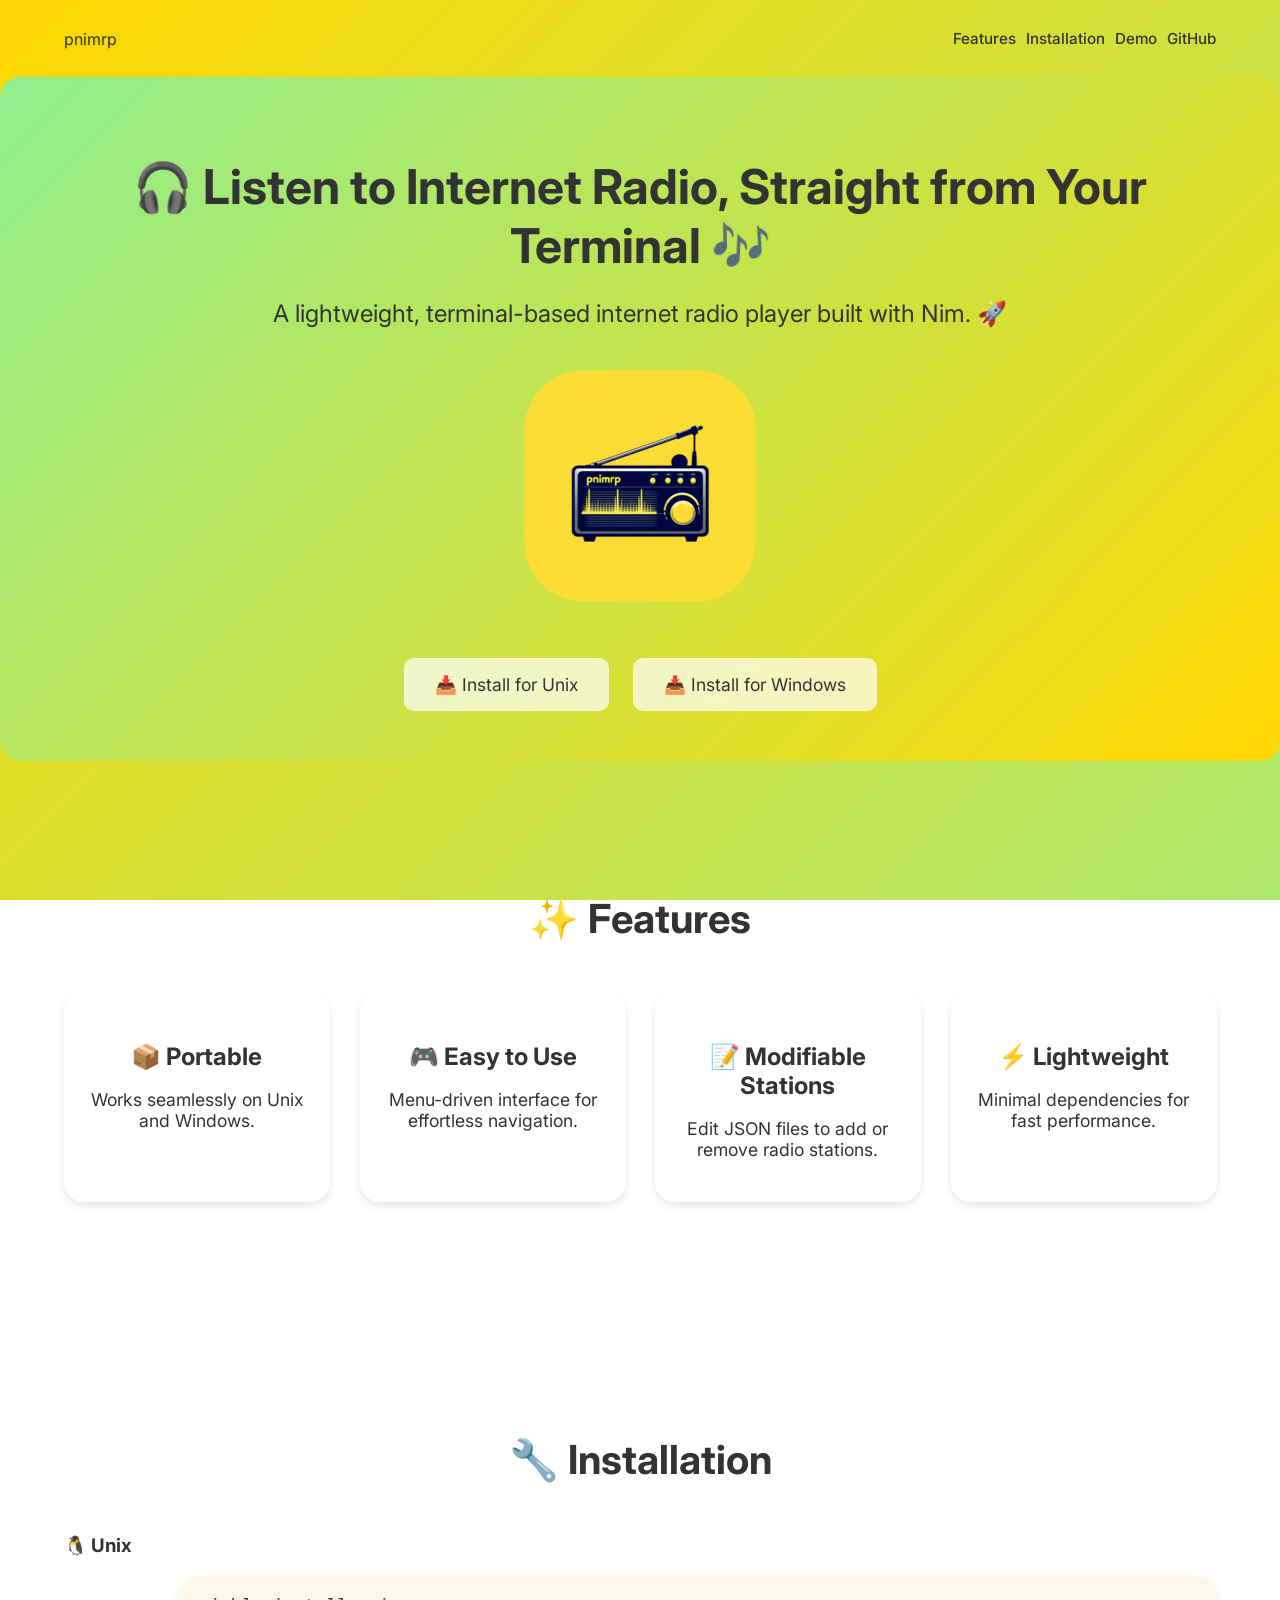
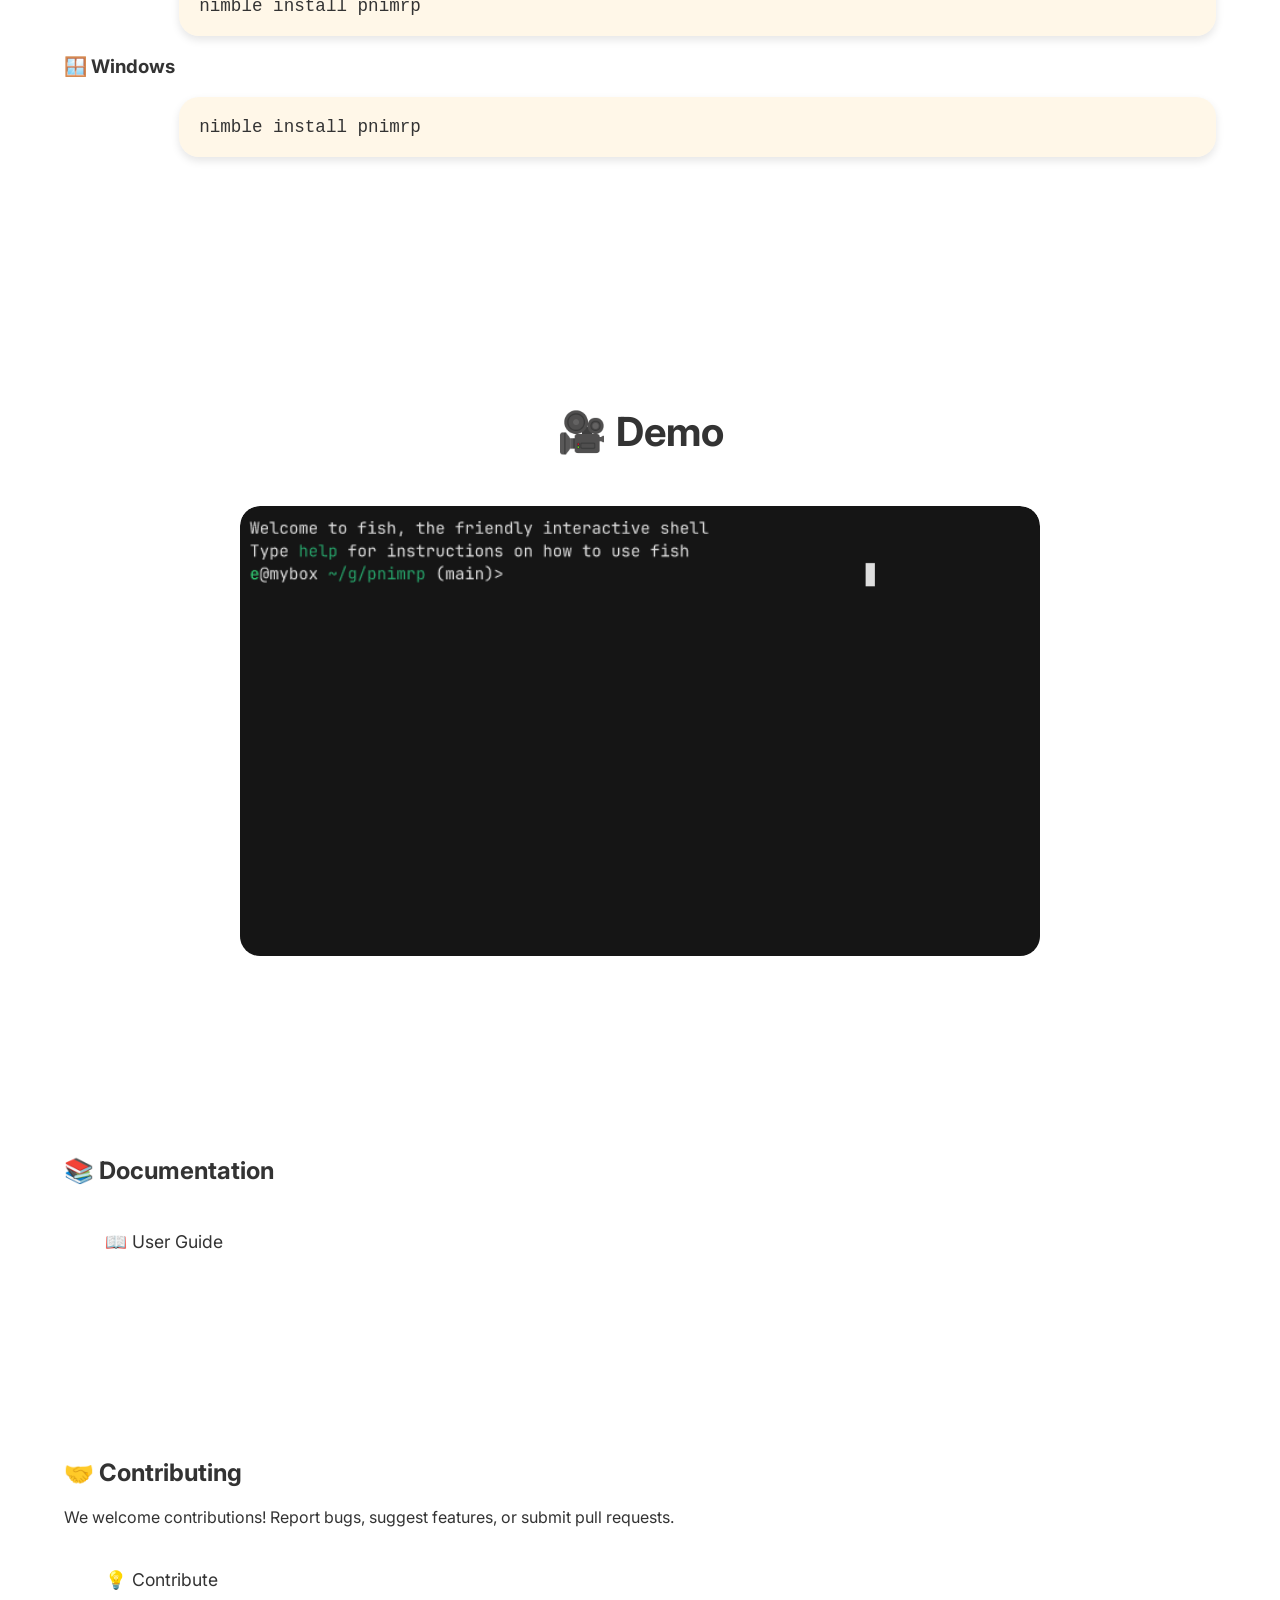
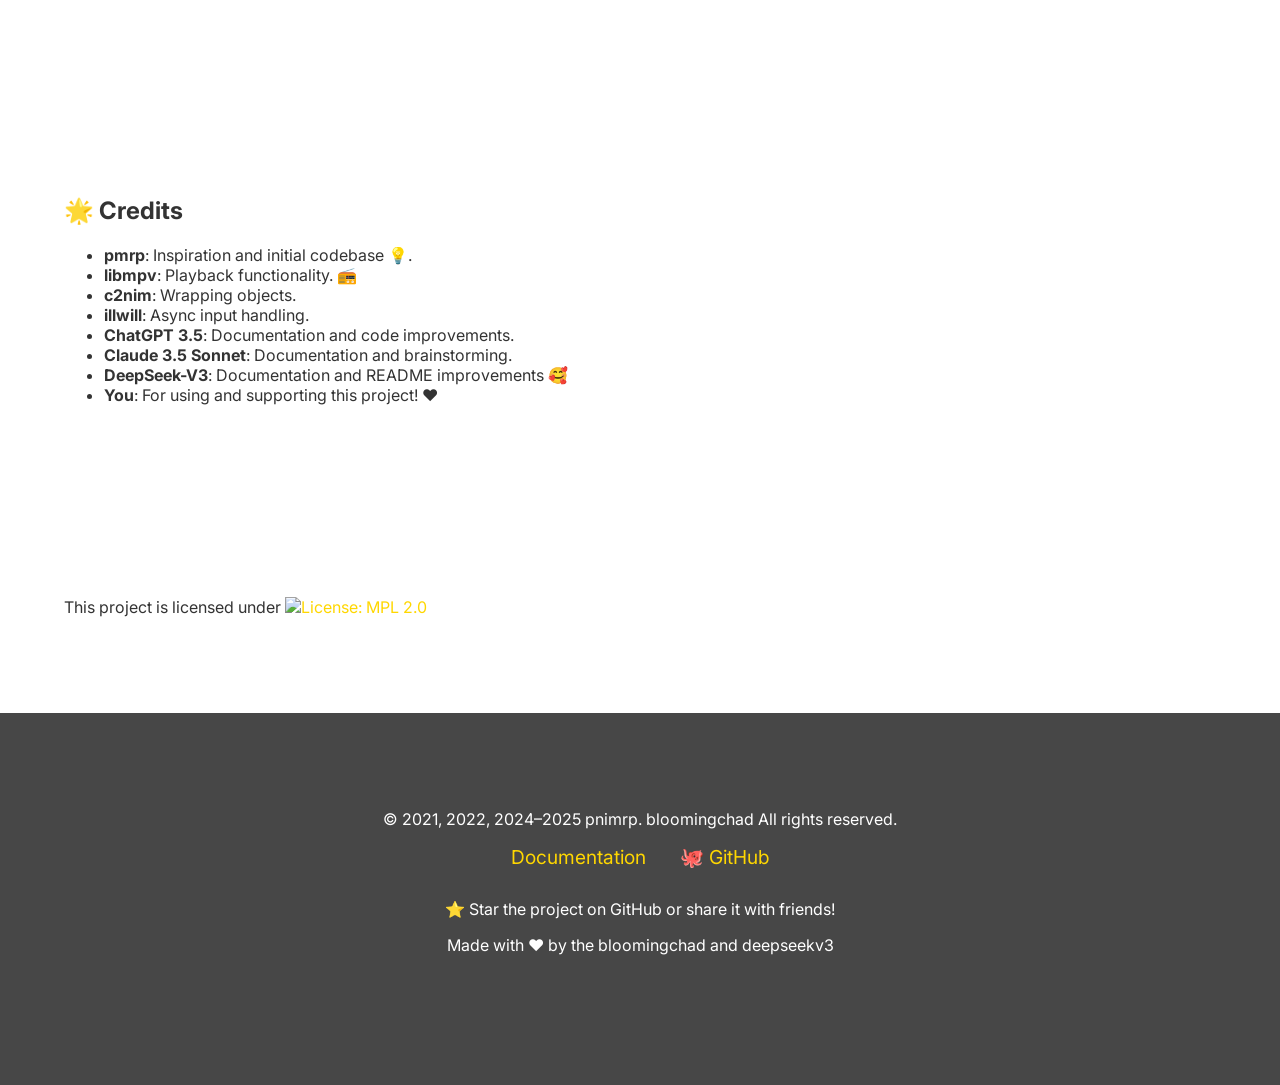
==== commit fe53ec2f: "web: index.license: add `MPL-2.0` badge to license link  - improves clarity of license info" ====
--- a/index.html
+++ b/index.html
@@ -140,7 +140,11 @@
   <!-- License Section -->
   <section class="license">
       <div class="container">
-          <p>This project is licensed under the <a href="https://opensource.org/license/mpl-2-0" target="_blank" rel="noopener noreferrer">Mozilla Public License 2.0 (MPL-2.0)</a>.</p>
+        <p>This project is licensed under
+           <a href="https://opensource.org/license/mpl-2-0" target="_blank" rel="noopener noreferrer">
+             <img src="https://img.shields.io/badge/License-MPL_2.0-orange.svg?logo=mozilla" alt="License: MPL 2.0">
+           </a>
+        </p>
       </div>
   </section>
 
@@ -158,4 +162,4 @@
     </div>
   </footer>
 </body>
-</html>+</html>
